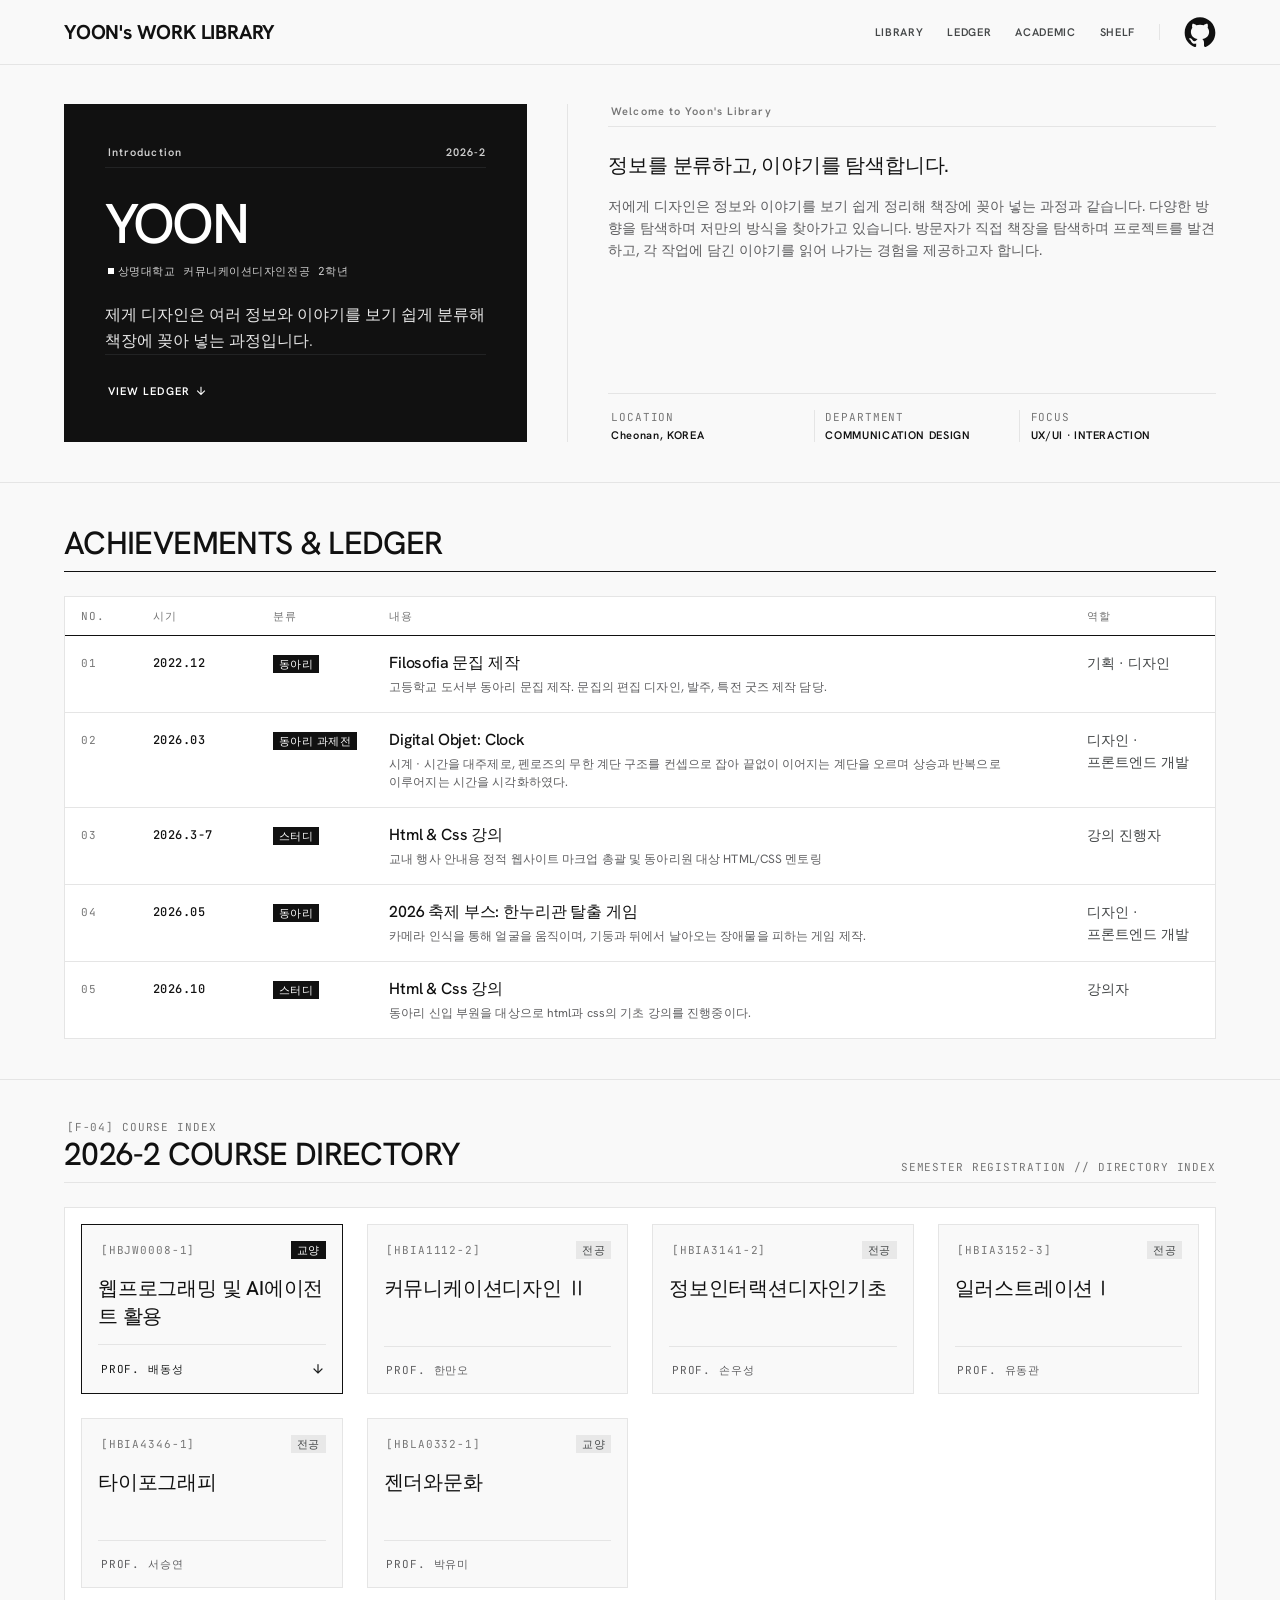
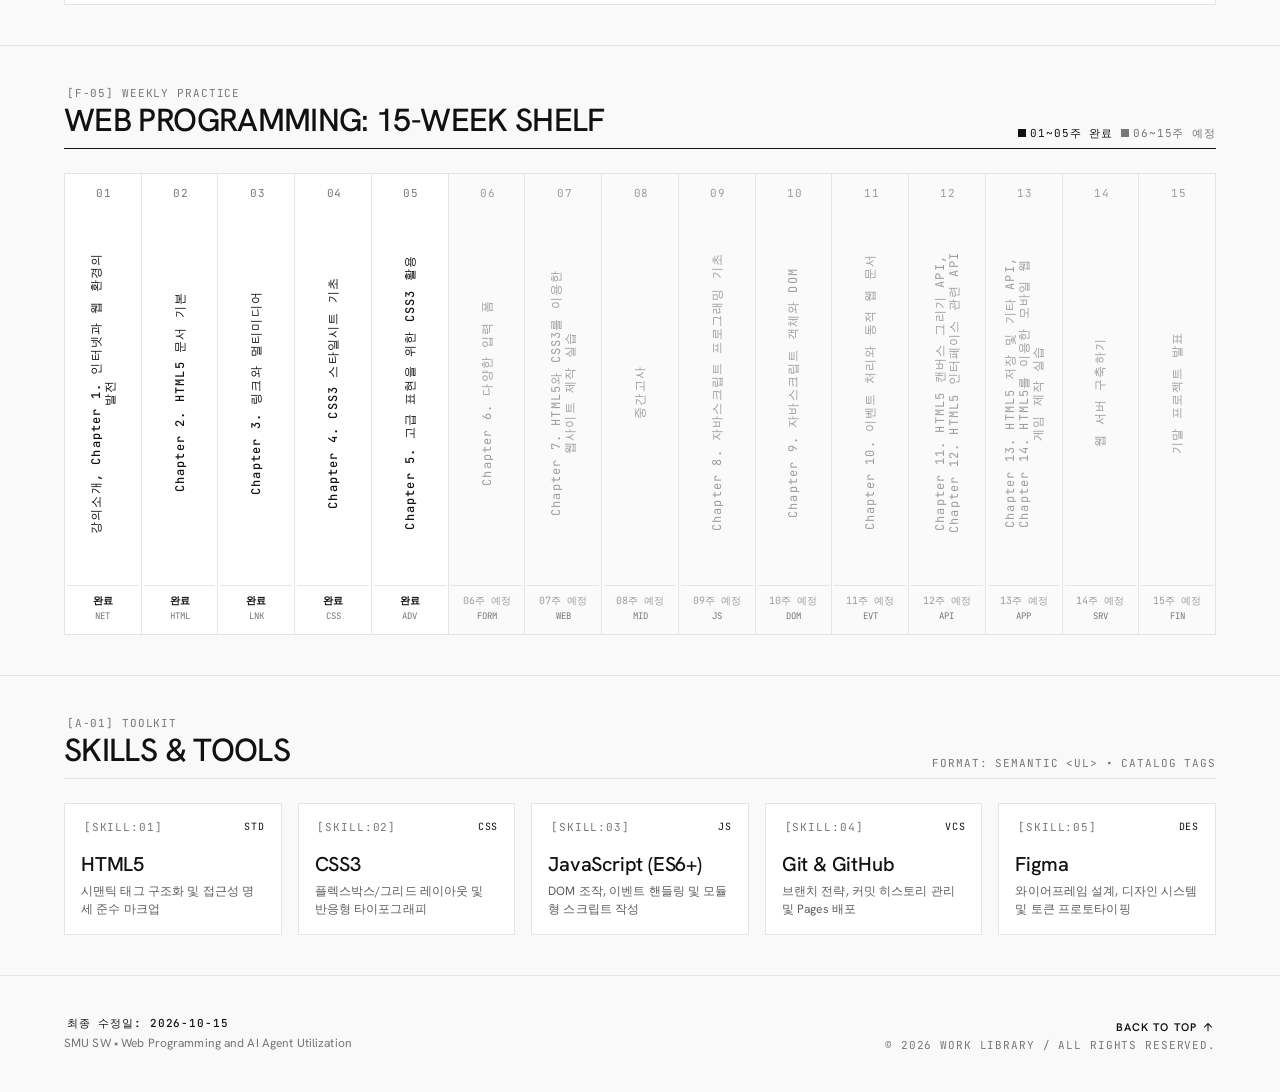
==== assn/mid/index.html @ 5a79cd97 "ㄴ" ====
<!doctype html>
<html lang="ko">
  <head>
    <meta charset="utf-8" />
    <meta name="viewport" content="width=device-width, initial-scale=1" />
    <title>YOON's WORK LIBRARY</title>
    <meta
      name="description"
      content="YOON의 학업·프로젝트 이력서 아카이브 (웹프로그래밍 및 AI에이전트 활용 중간 과제)"
    />
    <link rel="preconnect" href="https://fonts.googleapis.com" />
    <link rel="preconnect" href="https://fonts.gstatic.com" crossorigin />
    <link
      rel="stylesheet"
      href="https://fonts.googleapis.com/css2?family=Hanken+Grotesk:wght@300..700&amp;family=JetBrains+Mono:wght@400;500;700&amp;display=swap"
    />
    <link
      rel="stylesheet"
      href="https://fonts.googleapis.com/css2?family=Material+Symbols+Outlined&amp;icon_names=arrow_downward,arrow_upward&amp;display=block"
    />
    <link rel="stylesheet" href="style.css" />
  </head>
  <body>
    <!-- [F-01] 소개 / [F-02] GitHub -->
    <header class="page-header" id="introduction">
      <div class="site-header">
        <div class="site-header__inner">
          <a class="brand" href="#introduction">YOON's WORK LIBRARY</a>
          <div class="site-header__right">
            <nav class="nav caps" aria-label="주요 메뉴">
              <a href="#introduction">LIBRARY</a>
              <a href="#achievements">LEDGER</a>
              <a href="#courses">ACADEMIC</a>
              <a href="#web-programming">SHELF</a>
            </nav>
            <span class="divider" aria-hidden="true"></span>
            <a
              class="github-link"
              href="https://github.com/jyiyoon4"
              aria-label="GitHub 프로필 (jyiyoon4)"
            >
              <svg
                xmlns="http://www.w3.org/2000/svg"
                viewBox="0 0 24 24"
                width="32"
                height="32"
                fill="currentColor"
                aria-hidden="true"
                focusable="false"
              >
                <path
                  d="M10.226 17.284c-2.965-.36-5.054-2.493-5.054-5.256 0-1.123.404-2.336 1.078-3.144-.292-.741-.247-2.314.09-2.965.898-.112 2.111.36 2.83 1.01.853-.269 1.752-.404 2.853-.404 1.1 0 1.999.135 2.807.382.696-.629 1.932-1.1 2.83-.988.315.606.36 2.179.067 2.942.72.854 1.101 2 1.101 3.167 0 2.763-2.089 4.852-5.098 5.234.763.494 1.28 1.572 1.28 2.807v2.336c0 .674.561 1.056 1.235.786 4.066-1.55 7.255-5.615 7.255-10.646C23.5 6.188 18.334 1 11.978 1 5.62 1 .5 6.188.5 12.545c0 4.986 3.167 9.12 7.435 10.669.606.225 1.19-.18 1.19-.786V20.63a2.9 2.9 0 0 1-1.078.224c-1.483 0-2.359-.808-2.987-2.313-.247-.607-.517-.966-1.034-1.033-.27-.023-.359-.135-.359-.27 0-.27.45-.471.898-.471.652 0 1.213.404 1.797 1.235.45.651.921.943 1.483.943.561 0 .92-.202 1.437-.719.382-.381.674-.718.944-.943"
                />
              </svg>
            </a>
          </div>
        </div>
      </div>

      <div class="container">
        <div class="intro">
          <div class="id-card">
            <div>
              <div class="id-card__bar">
                <span class="caps">Introduction</span>
                <span class="caps">2026-2</span>
              </div>
              <h1 class="id-card__title">YOON</h1>
              <p class="id-card__affil mono">
                상명대학교 커뮤니케이션디자인전공 2학년
              </p>
              <p class="id-card__lead">
                제게 디자인은 여러 정보와 이야기를 보기 쉽게 분류해 책장에 꽂아
                넣는 과정입니다.
              </p>
            </div>
            <div class="id-card__foot">
              <a class="link-ext link-ext--down caps" href="#achievements">
                VIEW LEDGER
                <span class="icon" aria-hidden="true">arrow_downward</span>
              </a>
            </div>
          </div>

          <div class="overview">
            <div>
              <div class="overview__bar">
                <span class="caps muted">Welcome to Yoon's Library</span>
              </div>
              <div class="overview__text">
                <p class="h-md">정보를 분류하고, 이야기를 탐색합니다.</p>
                <p>
                  저에게 디자인은 정보와 이야기를 보기 쉽게 정리해 책장에 꽂아
                  넣는 과정과 같습니다. 다양한 방향을 탐색하며 저만의 방식을
                  찾아가고 있습니다. 방문자가 직접 책장을 탐색하며 프로젝트를
                  발견하고, 각 작업에 담긴 이야기를 읽어 나가는 경험을
                  제공하고자 합니다.
                </p>
              </div>
            </div>
            <dl class="meta">
              <div>
                <dt class="mono muted">LOCATION</dt>
                <dd class="caps">Cheonan, KOREA</dd>
              </div>
              <div>
                <dt class="mono muted">DEPARTMENT</dt>
                <dd class="caps">COMMUNICATION DESIGN</dd>
              </div>
              <div>
                <dt class="mono muted">FOCUS</dt>
                <dd class="caps">UX/UI · INTERACTION</dd>
              </div>
            </dl>
          </div>
        </div>
      </div>
    </header>

    <main>
      <!-- [F-03] 실적 목록: 표, 시기 역순(최신이 위)
        추가: tbody 맨 위에 tr 한 줄만 넣으면 NO. 는 CSS 가 자동으로 매김
        분류는 프로젝트 / 수상 / 자격 / 활동 / 교육 중 하나만 사용 -->
      <section class="section" id="achievements" aria-labelledby="ach-title">
        <div class="container">
          <div class="section-head section-head--strong">
            <div>
              <h2 class="h-lg" id="ach-title">ACHIEVEMENTS &amp; LEDGER</h2>
            </div>
          </div>

          <div class="ledger">
            <table class="ledger__table">
              <caption class="sr-only">
                실적 목록 (최신순): 시기, 분류, 내용, 역할
              </caption>
              <thead>
                <tr>
                  <th scope="col" class="ledger__no">NO.</th>
                  <th scope="col" class="ledger__date">시기</th>
                  <th scope="col" class="ledger__type">분류</th>
                  <th scope="col">내용</th>
                  <th scope="col" class="ledger__role">역할</th>
                </tr>
              </thead>
              <tbody>
                <tr>
                  <td class="ledger__no"></td>
                  <td class="ledger__date">
                    <time datetime="2026-10">2022.12</time>
                  </td>
                  <td class="ledger__type">
                    <span class="tag">동아리</span>
                  </td>
                  <td>
                    <p class="ledger__title">Filosofia 문집 제작</p>
                    <p class="ledger__desc small">
                      고등학교 도서부 동아리 문집 제작. 문집의 편집 디자인,
                      발주, 특전 굿즈 제작 담당.
                    </p>
                  </td>
                  <td class="ledger__role">기획 · 디자인</td>
                </tr>

                <tr>
                  <td class="ledger__no"></td>
                  <td class="ledger__date">
                    <time datetime="2026-03">2026.03</time>
                  </td>
                  <td class="ledger__type">
                    <span class="tag">동아리 과제전</span>
                  </td>
                  <td>
                    <p class="ledger__title">Digital Objet: Clock</p>
                    <p class="ledger__desc small">
                      시계 · 시간을 대주제로, 펜로즈의 무한 계단 구조를 컨셉으로
                      잡아 끝없이 이어지는 계단을 오르며 상승과 반복으로
                      이루어지는 시간을 시각화하였다.
                    </p>
                  </td>
                  <td class="ledger__role">디자인 · 프론트엔드 개발</td>
                </tr>

                <tr>
                  <td class="ledger__no"></td>
                  <td class="ledger__date">
                    <time datetime="2024-11">2026.3-7</time>
                  </td>
                  <td class="ledger__type"><span class="tag">스터디</span></td>
                  <td>
                    <p class="ledger__title">Html & Css 강의</p>
                    <p class="ledger__desc small">
                      교내 행사 안내용 정적 웹사이트 마크업 총괄 및 동아리원
                      대상 HTML/CSS 멘토링
                    </p>
                  </td>
                  <td class="ledger__role">강의 진행자</td>
                </tr>

                <tr>
                  <td class="ledger__no"></td>
                  <td class="ledger__date">
                    <time datetime="2026-09">2026.05</time>
                  </td>
                  <td class="ledger__type"><span class="tag">동아리</span></td>
                  <td>
                    <p class="ledger__title">
                      2026 축제 부스: 한누리관 탈출 게임
                    </p>
                    <p class="ledger__desc small">
                      카메라 인식을 통해 얼굴을 움직이며, 기둥과 뒤에서 날아오는
                      장애물을 피하는 게임 제작.
                    </p>
                  </td>
                  <td class="ledger__role">디자인 · 프론트엔드 개발</td>
                </tr>

                <tr>
                  <td class="ledger__no"></td>
                  <td class="ledger__date">
                    <time datetime="2025-12">2026.10</time>
                  </td>
                  <td class="ledger__type"><span class="tag">스터디</span></td>
                  <td>
                    <p class="ledger__title">Html & Css 강의</p>
                    <p class="ledger__desc small">
                      동아리 신입 부원을 대상으로 html과 css의 기초 강의를
                      진행중이다.
                    </p>
                  </td>
                  <td class="ledger__role">강의자</td>
                </tr>
              </tbody>
            </table>
          </div>
        </div>
      </section>

      <!-- [F-04] 수강 과목: 목록 -->
      <section class="section" id="courses" aria-labelledby="course-title">
        <div class="container">
          <div class="section-head">
            <div>
              <span class="mono muted">[F-04] COURSE INDEX</span>
              <h2 class="h-lg" id="course-title">2026-2 COURSE DIRECTORY</h2>
            </div>
            <span class="mono muted"
              >SEMESTER REGISTRATION // DIRECTORY INDEX</span
            >
          </div>

          <ul class="courses">
            <li>
              <a class="course course--link" href="#web-programming">
                <div>
                  <div class="course__top">
                    <span class="mono muted">[HBJW0008-1]</span>
                    <span class="course__badge">교양</span>
                  </div>
                  <h3 class="h-md">웹프로그래밍 및 AI에이전트 활용</h3>
                </div>
                <div class="course__foot">
                  <span class="mono">PROF. 배동성</span>
                  <span class="icon" aria-hidden="true">arrow_downward</span>
                </div>
              </a>
            </li>
            <li>
              <article class="course">
                <div>
                  <div class="course__top">
                    <span class="mono muted">[HBIA1112-2]</span>
                    <span class="course__badge">전공</span>
                  </div>
                  <h3 class="h-md">커뮤니케이션디자인 Ⅱ</h3>
                </div>
                <div class="course__foot">
                  <span class="mono">PROF. 한만오</span>
                </div>
              </article>
            </li>
            <li>
              <article class="course">
                <div>
                  <div class="course__top">
                    <span class="mono muted">[HBIA3141-2]</span>
                    <span class="course__badge">전공</span>
                  </div>
                  <h3 class="h-md">정보인터랙션디자인기초</h3>
                </div>
                <div class="course__foot">
                  <span class="mono">PROF. 손우성</span>
                </div>
              </article>
            </li>
            <li>
              <article class="course">
                <div>
                  <div class="course__top">
                    <span class="mono muted">[HBIA3152-3]</span>
                    <span class="course__badge">전공</span>
                  </div>
                  <h3 class="h-md">일러스트레이션Ⅰ</h3>
                </div>
                <div class="course__foot">
                  <span class="mono">PROF. 유동관</span>
                </div>
              </article>
            </li>
            <li>
              <article class="course">
                <div>
                  <div class="course__top">
                    <span class="mono muted">[HBIA4346-1]</span>
                    <span class="course__badge">전공</span>
                  </div>
                  <h3 class="h-md">타이포그래피</h3>
                </div>
                <div class="course__foot">
                  <span class="mono">PROF. 서승연</span>
                </div>
              </article>
            </li>
            <li>
              <article class="course">
                <div>
                  <div class="course__top">
                    <span class="mono muted">[HBLA0332-1]</span>
                    <span class="course__badge">교양</span>
                  </div>
                  <h3 class="h-md">젠더와문화</h3>
                </div>
                <div class="course__foot">
                  <span class="mono">PROF. 박유미</span>
                </div>
              </article>
            </li>
          </ul>
        </div>
      </section>

      <!-- [F-05] 웹프로그래밍 15주 책장 (주차 번호·"NN주"·WEEK NN 은 CSS 자동)
        · 완료: li.is-done + a.spine(href) + a.preview(같은 href), 상태 "완료"
        · 예정: li.is-todo + div.spine (링크 없음), 상태 "예정"
        · 주차를 마치면 is-todo 를 is-done 으로, div 를 a(href)로, "예정"을 "완료"로 바꾸고 preview 추가, 범례 숫자 수정 -->
      <section class="section" id="web-programming" aria-labelledby="web-title">
        <div class="container">
          <div class="section-head section-head--strong">
            <div>
              <span class="mono muted">[F-05] WEEKLY PRACTICE</span>
              <h2 class="h-lg" id="web-title">
                WEB PROGRAMMING: 15-WEEK SHELF
              </h2>
            </div>
            <p class="legend mono">
              <span class="legend__item"
                ><span class="legend__swatch" aria-hidden="true"></span>01~05주
                완료</span
              >
              <span class="legend__item legend__item--todo"
                ><span class="legend__swatch" aria-hidden="true"></span>06~15주
                예정</span
              >
            </p>
          </div>

          <div class="shelf">
            <ol class="shelf__grid" aria-label="웹프로그래밍 1~15주차 실습">
              <li class="is-done">
                <a class="spine" href="weeks/week-01.html">
                  <span class="spine__no mono"></span>
                  <span class="spine__title"
                    ><span
                      >강의소개, Chapter 1. 인터넷과 웹 환경의 발전</span
                    ></span
                  >
                  <span class="spine__status"
                    ><span class="spine__state">완료</span
                    ><span class="spine__tag">NET</span></span
                  >
                </a>
                <a
                  class="preview"
                  href="weeks/week-01.html"
                  tabindex="-1"
                  aria-hidden="true"
                >
                  <span class="preview__overlay">
                    <span class="preview__meta mono">NET</span>
                    <span class="preview__title"
                      >강의소개, Chapter 1. 인터넷과 웹 환경의 발전</span
                    >
                    <span class="preview__desc">과제 페이지 보기 →</span>
                  </span>
                </a>
              </li>
              <li class="is-done">
                <a class="spine" href="weeks/week-02.html">
                  <span class="spine__no mono"></span>
                  <span class="spine__title"
                    ><span>Chapter 2. HTML5 문서 기본</span></span
                  >
                  <span class="spine__status"
                    ><span class="spine__state">완료</span
                    ><span class="spine__tag">HTML</span></span
                  >
                </a>
                <a
                  class="preview"
                  href="weeks/week-02.html"
                  tabindex="-1"
                  aria-hidden="true"
                >
                  <span class="preview__overlay">
                    <span class="preview__meta mono">HTML</span>
                    <span class="preview__title"
                      >Chapter 2. HTML5 문서 기본</span
                    >
                    <span class="preview__desc">과제 페이지 보기 →</span>
                  </span>
                </a>
              </li>
              <li class="is-done">
                <a class="spine" href="weeks/week-03.html">
                  <span class="spine__no mono"></span>
                  <span class="spine__title"
                    ><span>Chapter 3. 링크와 멀티미디어</span></span
                  >
                  <span class="spine__status"
                    ><span class="spine__state">완료</span
                    ><span class="spine__tag">LNK</span></span
                  >
                </a>
                <a
                  class="preview"
                  href="weeks/week-03.html"
                  tabindex="-1"
                  aria-hidden="true"
                >
                  <span class="preview__overlay">
                    <span class="preview__meta mono">LNK</span>
                    <span class="preview__title"
                      >Chapter 3. 링크와 멀티미디어</span
                    >
                    <span class="preview__desc">과제 페이지 보기 →</span>
                  </span>
                </a>
              </li>
              <li class="is-done">
                <a class="spine" href="../../w/doc04.html">
                  <span class="spine__no mono"></span>
                  <span class="spine__title"
                    ><span>Chapter 4. CSS3 스타일시트 기초</span></span
                  >
                  <span class="spine__status"
                    ><span class="spine__state">완료</span
                    ><span class="spine__tag">CSS</span></span
                  >
                </a>
                <a
                  class="preview"
                  href="../../w/doc04.html"
                  tabindex="-1"
                  aria-hidden="true"
                >
                  <span class="preview__overlay">
                    <span class="preview__meta mono">CSS</span>
                    <span class="preview__title"
                      >Chapter 4. CSS3 스타일시트 기초</span
                    >
                    <span class="preview__desc">과제 페이지 보기 →</span>
                  </span>
                </a>
              </li>
              <li class="is-done">
                <a class="spine" href="weeks/week-05.html">
                  <span class="spine__no mono"></span>
                  <span class="spine__title"
                    ><span>Chapter 5. 고급 표현을 위한 CSS3 활용</span></span
                  >
                  <span class="spine__status"
                    ><span class="spine__state">완료</span
                    ><span class="spine__tag">ADV</span></span
                  >
                </a>
                <a
                  class="preview"
                  href="weeks/week-05.html"
                  tabindex="-1"
                  aria-hidden="true"
                >
                  <span class="preview__overlay">
                    <span class="preview__meta mono">ADV</span>
                    <span class="preview__title"
                      >Chapter 5. 고급 표현을 위한 CSS3 활용</span
                    >
                    <span class="preview__desc">과제 페이지 보기 →</span>
                  </span>
                </a>
              </li>
              <li class="is-todo">
                <div class="spine">
                  <span class="spine__no mono"></span>
                  <span class="spine__title"
                    ><span>Chapter 6. 다양한 입력 폼</span></span
                  >
                  <span class="spine__status"
                    ><span class="spine__state">예정</span
                    ><span class="spine__tag">FORM</span></span
                  >
                </div>
              </li>
              <li class="is-todo">
                <div class="spine">
                  <span class="spine__no mono"></span>
                  <span class="spine__title"
                    ><span
                      >Chapter 7. HTML5와 CSS3를 이용한 웹사이트 제작 실습</span
                    ></span
                  >
                  <span class="spine__status"
                    ><span class="spine__state">예정</span
                    ><span class="spine__tag">WEB</span></span
                  >
                </div>
              </li>
              <li class="is-todo">
                <div class="spine">
                  <span class="spine__no mono"></span>
                  <span class="spine__title"><span>중간고사</span></span>
                  <span class="spine__status"
                    ><span class="spine__state">예정</span
                    ><span class="spine__tag">MID</span></span
                  >
                </div>
              </li>
              <li class="is-todo">
                <div class="spine">
                  <span class="spine__no mono"></span>
                  <span class="spine__title"
                    ><span>Chapter 8. 자바스크립트 프로그래밍 기초</span></span
                  >
                  <span class="spine__status"
                    ><span class="spine__state">예정</span
                    ><span class="spine__tag">JS</span></span
                  >
                </div>
              </li>
              <li class="is-todo">
                <div class="spine">
                  <span class="spine__no mono"></span>
                  <span class="spine__title"
                    ><span>Chapter 9. 자바스크립트 객체와 DOM</span></span
                  >
                  <span class="spine__status"
                    ><span class="spine__state">예정</span
                    ><span class="spine__tag">DOM</span></span
                  >
                </div>
              </li>
              <li class="is-todo">
                <div class="spine">
                  <span class="spine__no mono"></span>
                  <span class="spine__title"
                    ><span>Chapter 10. 이벤트 처리와 동적 웹 문서</span></span
                  >
                  <span class="spine__status"
                    ><span class="spine__state">예정</span
                    ><span class="spine__tag">EVT</span></span
                  >
                </div>
              </li>
              <li class="is-todo">
                <div class="spine">
                  <span class="spine__no mono"></span>
                  <span class="spine__title"
                    ><span
                      >Chapter 11. HTML5 캔버스 그리기 API, Chapter 12. HTML5
                      인터페이스 관련 API</span
                    ></span
                  >
                  <span class="spine__status"
                    ><span class="spine__state">예정</span
                    ><span class="spine__tag">API</span></span
                  >
                </div>
              </li>
              <li class="is-todo">
                <div class="spine">
                  <span class="spine__no mono"></span>
                  <span class="spine__title"
                    ><span
                      >Chapter 13. HTML5 저장 및 기타 API, Chapter 14. HTML5를
                      이용한 모바일 웹 게임 제작 실습</span
                    ></span
                  >
                  <span class="spine__status"
                    ><span class="spine__state">예정</span
                    ><span class="spine__tag">APP</span></span
                  >
                </div>
              </li>
              <li class="is-todo">
                <div class="spine">
                  <span class="spine__no mono"></span>
                  <span class="spine__title"
                    ><span>웹 서버 구축하기</span></span
                  >
                  <span class="spine__status"
                    ><span class="spine__state">예정</span
                    ><span class="spine__tag">SRV</span></span
                  >
                </div>
              </li>
              <li class="is-todo">
                <div class="spine">
                  <span class="spine__no mono"></span>
                  <span class="spine__title"
                    ><span>기말 프로젝트 발표</span></span
                  >
                  <span class="spine__status"
                    ><span class="spine__state">예정</span
                    ><span class="spine__tag">FIN</span></span
                  >
                </div>
              </li>
            </ol>
          </div>
        </div>
      </section>

      <!-- [A-01] 추가 요구사항: 기술 스택 -->
      <section id="skills" aria-labelledby="skills-title">
        <div class="container">
          <div class="section-head">
            <div>
              <span class="mono muted">[A-01] TOOLKIT</span>
              <h2 class="h-lg" id="skills-title">SKILLS &amp; TOOLS</h2>
            </div>
            <span class="mono muted"
              >FORMAT: SEMANTIC &lt;UL&gt; • CATALOG TAGS</span
            >
          </div>
          <ul class="skills">
            <li class="skill">
              <div class="skill__top">
                <span class="mono muted skill__no"></span>
                <span class="mono">STD</span>
              </div>
              <div>
                <h3 class="h-md">HTML5</h3>
                <p class="small">
                  시맨틱 태그 구조화 및 접근성 명세 준수 마크업
                </p>
              </div>
            </li>
            <li class="skill">
              <div class="skill__top">
                <span class="mono muted skill__no"></span>
                <span class="mono">CSS</span>
              </div>
              <div>
                <h3 class="h-md">CSS3</h3>
                <p class="small">
                  플렉스박스/그리드 레이아웃 및 반응형 타이포그래피
                </p>
              </div>
            </li>
            <li class="skill">
              <div class="skill__top">
                <span class="mono muted skill__no"></span>
                <span class="mono">JS</span>
              </div>
              <div>
                <h3 class="h-md">JavaScript (ES6+)</h3>
                <p class="small">
                  DOM 조작, 이벤트 핸들링 및 모듈형 스크립트 작성
                </p>
              </div>
            </li>
            <li class="skill">
              <div class="skill__top">
                <span class="mono muted skill__no"></span>
                <span class="mono">VCS</span>
              </div>
              <div>
                <h3 class="h-md">Git &amp; GitHub</h3>
                <p class="small">
                  브랜치 전략, 커밋 히스토리 관리 및 Pages 배포
                </p>
              </div>
            </li>
            <li class="skill">
              <div class="skill__top">
                <span class="mono muted skill__no"></span>
                <span class="mono">DES</span>
              </div>
              <div>
                <h3 class="h-md">Figma</h3>
                <p class="small">
                  와이어프레임 설계, 디자인 시스템 및 토큰 프로토타이핑
                </p>
              </div>
            </li>
          </ul>
        </div>
      </section>
    </main>

    <!-- [F-06] 최종 수정일: 마지막 커밋 날짜와 같아야 함 (커밋 훅으로 자동 갱신 가능) -->
    <footer class="site-footer" id="colophon">
      <div class="container site-footer__inner">
        <div class="site-footer__col">
          <p class="date mono">
            최종 수정일: <time datetime="2026-10-15">2026-10-15</time>
          </p>
          <p class="small muted">
            SMU SW • Web Programming and AI Agent Utilization
          </p>
        </div>
        <div class="site-footer__col site-footer__col--right">
          <a class="link-ext link-ext--up contact caps" href="#introduction">
            BACK TO TOP
            <span class="icon" aria-hidden="true">arrow_upward</span>
          </a>
          <span class="mono muted"
            >© 2026 WORK LIBRARY / ALL RIGHTS RESERVED.</span
          >
        </div>
      </div>
    </footer>
  </body>
</html>
---- assn/mid/style.css ----
:root {
  /* color */
  --line: #e5e5e5;
  --ink: #111;
  --ink-muted: #767676;
  --text: #1a1c1c;
  --secondary: #5e5e60;
  --on-variant: #444748;
  --bg: #f9f9f9;
  --white: #fff;
  --surface-low: #f3f3f3;
  --surface-high: #e8e8e8;

  /* 어두운 배경(--ink) 위에서 쓰는 색 */
  --on-ink-1: rgb(255 255 255 / 0.9);
  --on-ink-2: rgb(255 255 255 / 0.8);
  --on-ink-line: rgb(255 255 255 / 0.2);
  --ink-line: rgb(68 71 72 / 0.35);

  /* spacing */
  --sp-xs: 0.25rem;
  --sp-sm: 0.5rem;
  --sp-md: 1rem;
  --sp-lg: 1.5rem;
  --sp-xl: 2.5rem;
  --pad-x: 1.25rem;
  --bar-h: 64px; /* 상단 고정 바 높이 */

  /* font */
  --font-sans:
    'Hanken Grotesk', 'Apple SD Gothic Neo', 'Malgun Gothic', sans-serif;
  --font-mono: 'JetBrains Mono', ui-monospace, monospace;

  @media (min-width: 768px) {
    --pad-x: 2.5rem;
  }
  @media (min-width: 1024px) {
    --pad-x: 4rem;
  }
}

/* =====================================================
  베이스
===================================================== */
*,
*::before,
*::after {
  box-sizing: border-box;
}
html {
  scroll-behavior: smooth;
  scrollbar-width: none; /* 페이지 자체 스크롤바만 숨김 */
  &::-webkit-scrollbar {
    display: none;
  }
}
body {
  margin: 0;
  min-height: 100vh;
  display: flex;
  flex-direction: column;
  background: var(--bg);
  color: var(--text);
  font: 400 14px/22px var(--font-sans);
  -webkit-font-smoothing: antialiased;
  overscroll-behavior: none;
}
h1,
h2,
h3,
p,
ul,
ol,
dl,
dd {
  margin: 0;
  padding: 0;
}
ul,
ol {
  list-style: none;
}
a {
  color: inherit;
  text-decoration: none;
}
main {
  flex: 1;
  width: 100%;
  background: var(--bg);
}
/* 앵커로 이동했을 때 고정 바에 제목이 가려지지 않게 */
main section {
  scroll-margin-top: var(--bar-h);
}

/* 가로 스크롤 영역 (책장 / 실적 표) 공용 스크롤바 */
.shelf,
.ledger {
  overflow-x: auto;
  scrollbar-width: thin;
  scrollbar-color: var(--ink) var(--surface-low);
  &::-webkit-scrollbar {
    height: 8px;
  }
  &::-webkit-scrollbar-track {
    background: var(--surface-low);
  }
  &::-webkit-scrollbar-thumb {
    background: var(--ink);
  }
}

/* =====================================================
  Helpers
   ===================================================== */
.sr-only {
  position: absolute;
  width: 1px;
  height: 1px;
  margin: -1px;
  padding: 0;
  overflow: hidden;
  clip: rect(0 0 0 0);
  white-space: nowrap;
  border: 0;
}
.mono {
  font: 400 11px/14px var(--font-mono);
  letter-spacing: 0.08em;
  padding-left: 0.175rem;
}
.caps {
  font: 600 11px/14px var(--font-sans);
  letter-spacing: 0.06em;
  padding-left: 0.175rem;
}
.muted {
  color: var(--ink-muted);
}
.small {
  font-size: 12px;
  line-height: 18px;
  letter-spacing: 0.01em;
}
.h-lg {
  font: 500 32px/40px var(--font-sans);
  letter-spacing: -0.02em;
  color: var(--ink);
}
.h-md {
  font: 500 20px/28px var(--font-sans);
  letter-spacing: -0.01em;
  color: var(--ink);
}
.icon {
  font: 14px/1 'Material Symbols Outlined';
  font-feature-settings: 'liga';
  transition: transform 0.2s;
}

.container {
  width: 100%;
  padding: var(--sp-xl) var(--pad-x);
}
.section {
  border-bottom: 1px solid var(--line);
}
.section-head {
  display: flex;
  flex-direction: column;
  gap: var(--sp-xs);
  margin-bottom: var(--sp-lg);
  padding-bottom: var(--sp-sm);
  border-bottom: 1px solid var(--line);
  & .mono {
    display: block;
  }
  &.section-head--strong {
    border-bottom-color: var(--ink);
  }
  @media (min-width: 768px) {
    flex-direction: row;
    align-items: flex-end;
    justify-content: space-between;
  }
}

/* =====================================================
  Header (페이지 상단: 고정 바 + 소개 카드)
   ===================================================== */
.page-header {
  padding-top: var(--bar-h); /* 고정 바 높이만큼 소개 카드를 내림 */
  background: var(--bg);
  border-bottom: 1px solid var(--line);
}
.site-header {
  position: fixed;
  inset: 0 0 auto;
  z-index: 50;
  background: var(--bg);
  border-bottom: 1px solid var(--line);

  & .site-header__inner {
    height: var(--bar-h);
    padding: 0 var(--pad-x);
    display: flex;
    align-items: center;
    justify-content: space-between;
    gap: var(--sp-md);
  }
  & .site-header__right {
    display: flex;
    align-items: center;
    gap: var(--sp-lg);
  }
  & .brand {
    white-space: nowrap;
    font: 700 20px/28px var(--font-sans);
    letter-spacing: -0.01em;
    color: var(--ink);
  }
  & .nav {
    display: none; /* 좁은 화면: 로고 + GitHub 만 */
    align-items: center;
    gap: var(--sp-lg);
    @media (min-width: 720px) {
      display: flex;
    }
    & a {
      padding: var(--sp-xs) 0;
      color: var(--on-variant);
      transition: color 0.2s;
      &:hover {
        color: var(--ink);
      }
    }
  }
  & .divider {
    display: none;
    width: 1px;
    height: 16px;
    background: var(--line);
    @media (min-width: 720px) {
      display: block;
    }
  }
  & .github-link {
    display: grid;
    place-items: center;
    flex-shrink: 0;
    width: 32px;
    height: 32px;
    color: var(--ink);
    transition: opacity 0.2s;
    &:hover {
      opacity: 0.7;
    }
    &:focus-visible {
      outline: 2px solid var(--ink);
      outline-offset: 2px;
    }
  }
}

/* =====================================================
  Intro
   ===================================================== */
.intro {
  display: grid;
  gap: var(--sp-xl);
  @media (min-width: 1024px) {
    grid-template-columns: 5fr 7fr;
    align-items: stretch;
  }
}
.id-card {
  display: flex;
  flex-direction: column;
  justify-content: space-between;
  min-height: 320px;
  padding: var(--sp-lg);
  background: var(--ink);
  color: var(--white);
  border: 1px solid var(--ink);
  @media (min-width: 1024px) {
    padding: var(--sp-xl);
  }

  & .id-card__bar {
    display: flex;
    justify-content: space-between;
    margin-bottom: var(--sp-lg);
    padding-bottom: var(--sp-sm);
    border-bottom: 1px solid var(--ink-line);
    & .caps {
      letter-spacing: 0.1em;
      color: var(--on-ink-2);
    }
  }
  & .id-card__title {
    margin-bottom: var(--sp-sm);
    font: 500 40px/44px var(--font-sans);
    letter-spacing: -0.05em;
    text-transform: uppercase;
    @media (min-width: 1024px) {
      font-size: 56px;
      line-height: 64px;
    }
  }
  & .id-card__affil {
    display: flex;
    align-items: center;
    gap: var(--sp-xs);
    margin-bottom: var(--sp-lg);
    color: var(--on-ink-2);
    letter-spacing: 0.05em;
    &::before {
      content: '';
      width: 6px;
      height: 6px;
      background: var(--white);
    }
  }
  & .id-card__lead {
    font: 300 16px/26px var(--font-sans);
    word-break: keep-all;
    color: var(--on-ink-1);
    @media (max-width: 683px) {
      max-width: 26rem;
    }
  }
  & .id-card__foot {
    padding-top: var(--sp-lg);
    border-top: 1px solid var(--ink-line);
  }
}
.link-ext {
  display: inline-flex;
  align-items: center;
  gap: var(--sp-xs);
  margin-top: 4px;
  letter-spacing: 0.1em;
  text-underline-offset: 4px;
  &:hover {
    text-decoration: underline;
    text-decoration-thickness: 1px;
    & .icon {
      transform: translate(2px, -2px);
    }
  }
  &.link-ext--down:hover .icon {
    transform: translateY(2px);
  }
  &.link-ext--up:hover .icon {
    transform: translateY(-2px);
  }
}
.overview {
  display: flex;
  flex-direction: column;
  justify-content: space-between;
  padding-top: var(--sp-md);
  border-top: 1px solid var(--line);
  @media (min-width: 1024px) {
    padding: 0 0 0 var(--sp-xl);
    border-top: 0;
    border-left: 1px solid var(--line);
  }

  & .overview__bar {
    display: flex;
    align-items: baseline;
    justify-content: space-between;
    margin-bottom: var(--sp-lg);
    padding-bottom: var(--sp-sm);
    border-bottom: 1px solid var(--line);
    & .caps {
      letter-spacing: 0.1em;
    }
  }
  & .overview__text {
    display: grid;
    gap: var(--sp-md);
    & .h-md {
      font-weight: 400;
    }
    & p:last-child {
      color: var(--secondary);
    }
  }
  & .meta {
    display: grid;
    grid-template-columns: repeat(3, 1fr);
    gap: var(--sp-sm);
    margin-top: var(--sp-lg);
    padding-top: var(--sp-md);
    border-top: 1px solid var(--line);
    & > div {
      display: flex;
      flex-direction: column;
      & + div {
        padding-left: var(--sp-sm);
        border-left: 1px solid var(--line);
      }
    }
    & .caps {
      margin-top: 4px;
      color: var(--ink);
    }
  }
}

/* =====================================================
  [F-03] 실적 대장 (table)
    · 책장과 같은 흰 바탕 + 가는 선, 머리행 아래 검은 굵은 선
    · 좁은 화면에서는 표 자체가 가로 스크롤 (페이지는 스크롤 X)
   ===================================================== */
.ledger {
  background: var(--white);
  border: 1px solid var(--line);
}
.ledger__table {
  width: 100%;
  min-width: 720px;
  border-collapse: collapse;

  & th,
  & td {
    padding: var(--sp-md);
    text-align: left;
    vertical-align: top;
  }
  & th {
    padding-block: 0.75rem;
    font: 400 11px/14px var(--font-mono);
    letter-spacing: 0.08em;
    color: var(--ink-muted);
    white-space: nowrap;
    border-bottom: 1px solid var(--ink);
  }
  & tbody {
    counter-reset: row; /* NO. 자동 번호 */
  }
  & tbody tr {
    counter-increment: row;
    transition: background 0.2s;
    & + tr {
      border-top: 1px solid var(--line);
    }
    &:hover {
      background: var(--surface-low);
    }
  }
  & .ledger__no {
    width: 4.5rem;
  }
  & td.ledger__no {
    font: 400 11px/22px var(--font-mono);
    letter-spacing: 0.08em;
    color: var(--ink-muted);
    &::before {
      content: counter(row, decimal-leading-zero);
    }
  }
  & .ledger__date {
    width: 7.5rem;
    white-space: nowrap;
  }
  & td.ledger__date {
    font: 500 12px/22px var(--font-mono);
    letter-spacing: 0.04em;
    color: var(--ink);
  }
  & .ledger__type {
    width: 7rem;
    white-space: nowrap;
  }
  & .ledger__role {
    width: 9rem;
  }
  & td.ledger__role {
    color: var(--on-variant);
    word-break: keep-all;
  }
}
.ledger__title {
  font: 500 16px/22px var(--font-sans);
  letter-spacing: -0.01em;
  word-break: keep-all;
  color: var(--ink);
}
.ledger__desc {
  margin-top: 4px;
  word-break: keep-all;
  color: var(--secondary);
}
/* 분류 표기 (수강 과목 배지와 같은 모양) */
.tag {
  display: inline-block;
  margin-top: 2px;
  padding: 2px 6px;
  background: var(--ink);
  color: var(--white);
  font: 500 11px/14px var(--font-sans);
  letter-spacing: 0.04em;
}

/* =====================================================
  [F-04] 강의
   ===================================================== */
.courses {
  display: grid;
  grid-template-columns: 1fr;
  gap: var(--sp-lg);
  padding: var(--sp-md);
  background: var(--white);
  border: 1px solid var(--line);
  @media (min-width: 608px) {
    grid-template-columns: repeat(2, 1fr);
  }
  @media (min-width: 922px) {
    grid-template-columns: repeat(3, 1fr);
  }
  @media (min-width: 1250px) {
    grid-template-columns: repeat(4, 1fr);
  }
  @media (min-width: 1803px) {
    grid-template-columns: repeat(6, 1fr);
  }
  /* 목록 항목 안의 카드가 칸 높이를 꽉 채우도록 */
  & > li {
    display: flex;
    & > .course {
      flex: 1;
    }
  }
}
.course {
  display: flex;
  flex-direction: column;
  justify-content: space-between;
  min-height: 170px;
  padding: var(--sp-md);
  background: var(--bg);
  border: 1px solid var(--line);
  transition:
    background 0.2s,
    color 0.2s;

  & .course__top {
    display: flex;
    align-items: center;
    justify-content: space-between;
    margin-bottom: var(--sp-sm);
  }
  & .course__badge {
    padding: 2px 6px;
    background: var(--surface-high);
    color: var(--on-variant);
    font: 500 11px/14px var(--font-sans);
    letter-spacing: 0.04em;
  }
  & h3 {
    line-height: 1.375;
    padding-top: 0.5rem;
  }
  & .course__foot {
    display: flex;
    align-items: center;
    justify-content: space-between;
    padding-top: var(--sp-md);
    border-top: 1px solid var(--line);
    & .mono:last-child {
      color: var(--secondary);
    }
  }

  /* 링크 카드 */
  &.course--link {
    border-color: var(--ink);
    & .course__badge {
      background: var(--ink);
      color: var(--white);
    }
    & .icon {
      font-size: 16px;
    }
    &:hover,
    &:focus-visible {
      background: var(--ink);
      color: var(--white);
      & h3 {
        color: var(--white);
      }
      & .muted {
        color: var(--white);
        opacity: 0.7;
      }
      & .course__badge {
        background: var(--white);
        color: var(--ink);
      }
      & .course__foot {
        border-color: var(--on-ink-line);
      }
      & .icon {
        transform: translateY(2px);
      }
    }
  }
}

/* =====================================================
  [A-01] 스킬
   ===================================================== */
.skills {
  counter-reset: skill; /* [SKILL:NN] 자동 번호 */
  display: grid;
  grid-template-columns: 1fr;
  gap: var(--sp-md);
  @media (min-width: 640px) {
    grid-template-columns: repeat(2, 1fr);
  }
  @media (min-width: 768px) {
    grid-template-columns: repeat(3, 1fr);
  }
  @media (min-width: 1024px) {
    grid-template-columns: repeat(5, 1fr);
  }
}
.skill {
  counter-increment: skill;
  display: flex;
  flex-direction: column;
  justify-content: flex-start; /* 제목·설명이 모든 카드에서 같은 높이에서 시작 */
  padding: var(--sp-md);
  background: var(--white);
  border: 1px solid var(--line);
  transition: border-color 0.2s;
  &:hover {
    border-color: var(--ink);
  }
  & .skill__no::before {
    content: '[SKILL:' counter(skill, decimal-leading-zero) ']';
  }
  & .skill__top {
    display: flex;
    justify-content: space-between;
    margin-bottom: var(--sp-md);
    & span:last-child {
      font-size: 10px;
      color: var(--ink);
    }
  }
  & p {
    margin-top: 4px;
    color: var(--secondary);
  }
}

/* =====================================================
  [F-05] 15주 책장
    · 15칸 책장, 세로 책등, 호버 시 옆으로 펼쳐지는 썸네일
    · 상태는 li 클래스로만 결정 (인라인 style 없음)
        li.is-done : 완료  → --on: 1 (진한 글자, 펼쳐짐, 링크)
        li.is-todo : 예정  → --on: 0 (흐린 글자, 안 펼쳐짐, 링크 없음)
    · 주차 번호는 CSS 카운터로 자동 매김
   ===================================================== */

/* 제목 옆에 범례가 다 들어가지 않으면 범례가 통째로 제목 아래로 내려감 */
#web-programming .section-head {
  flex-wrap: wrap;
  row-gap: var(--sp-sm);
}

/* ----- 범례 ----- */
.legend {
  display: flex;
  flex-wrap: nowrap;
  align-items: center;
  gap: var(--sp-md);
  white-space: nowrap;
  color: var(--ink);
}
.legend__item {
  display: inline-flex;
  align-items: center;
  gap: 4px;
}
.legend__swatch {
  flex-shrink: 0;
  width: 8px;
  height: 8px;
  background: var(--ink);
}
.legend__item--todo {
  color: var(--ink-muted);
  & .legend__swatch {
    background: var(--ink-muted);
  }
}

/* ----- 책장 ----- */
.shelf {
  background: var(--white);
  border-block: 1px solid var(--line);
}
.shelf__grid {
  --slots: 15; /* 한 줄에 꽂히는 칸 수 */
  --grow: 9; /* 호버한 책이 평소 칸보다 몇 배 넓어지는지 */
  /* 책장 폭 = 화면 폭 - 좌우 여백 (최소 960px) */
  --shelf-w: max(960px, 100vw - 2 * var(--pad-x));

  counter-reset: week;
  display: flex;
  min-width: 960px;
  height: 460px;
  border-inline: 1px solid var(--line);

  & > li {
    --spine-w: calc(var(--shelf-w) / var(--slots)); /* 책등(=접힌 칸) 폭 */
    --on: 0;
    --off: calc(1 - var(--on));
    --tone: var(--ink-muted);

    position: relative;
    display: flex;
    flex: 1 1 0;
    min-width: 0;
    overflow: hidden;
    counter-increment: week; /* 번호 표기용 카운터 */
    transition: flex-grow 0.42s cubic-bezier(0.2, 0.7, 0.2, 1);

    & + li {
      border-left: 1px solid var(--line);
    }

    /* 완료 주차 */
    &.is-done {
      --on: 1;
      --tone: var(--ink);
    }

    /* 호버/키보드 포커스 시 옆으로 펼쳐짐 (예정 칸은 --on:0 이라 그대로) */
    &:is(:hover, :focus-within) {
      flex-grow: calc(1 + var(--on) * (var(--grow) - 1));
    }

    /* 예정 주차 hover 차단 */
    &::after {
      content: '';
      position: absolute;
      inset: 0 auto 0 0;
      width: calc(var(--off) * 100%);
      cursor: not-allowed;
    }
  }
}

/* ----- 책등 ----- */
.spine {
  position: relative;
  z-index: 1;
  flex: 0 0 min(var(--spine-w), 100%); /* 펼쳐져도 책등 폭 유지, 눌린 이웃은 칸 폭만큼 */
  display: flex;
  flex-direction: column;
  justify-content: space-between;
  min-width: 0;
  height: 100%;
  padding: 0.75rem 0.125rem;
  overflow: hidden;
  text-align: center;
  background: rgb(243 243 243 / calc(var(--off) * 0.4));
  transition: background 0.22s ease;

  &:focus-visible {
    outline: 2px solid var(--ink);
    outline-offset: -2px;
  }

  /* 상태에 따라 흐려지는 요소 */
  & :is(.spine__no, .spine__title span, .spine__state) {
    opacity: calc(1 - var(--off) * 0.3);
  }

  & .spine__no {
    color: var(--ink-muted);
    &::before {
      content: counter(week, decimal-leading-zero);
    }
  }
  & .spine__title {
    flex: 1;
    min-height: 0;
    display: flex;
    align-items: center;
    justify-content: center;
    margin: var(--sp-sm) 0;
    & span {
      /* 아래 → 위로 읽는 세로 제목 (긴 제목은 옆 줄로 자동 줄바꿈) */
      writing-mode: vertical-rl;
      text-orientation: sideways;
      transform: rotate(180deg);
      max-height: 300px;
      white-space: normal;
      word-break: keep-all;
      user-select: none;
      color: var(--tone);
      font:
        500 12px/14px var(--font-mono),
        var(--font-sans);
      letter-spacing: 0.1em;
      font-weight: calc(400 + var(--on) * 100); /* 예정 400 → 완료 500 */
    }
  }
  & .spine__status {
    padding-top: var(--sp-sm);
    border-top: 1px solid var(--line);
  }
  & .spine__state {
    display: block;
    /* 예정 주차: "예정" 앞에 "NN주 " 자동 */
    .is-todo &::before {
      content: counter(week, decimal-leading-zero) '주 ';
    }
    font: 400 10px/14px var(--font-mono);
    font-weight: calc(400 + var(--on) * 300); /* 예정 400 → 완료 700 */
    white-space: nowrap;
    color: var(--tone);
  }
  & .spine__tag {
    display: block;
    margin-top: 2px;
    font: 400 9px/12px var(--font-mono);
    color: var(--ink-muted);
  }
}

/* 호버/포커스 중인 책등: 연한 회색 + 오른쪽 구분선 (펼쳐진 썸네일과 경계) */
.shelf__grid > li:is(:hover, :focus-within) .spine {
  background: rgb(243 243 243 / var(--on));
  box-shadow: inset calc(var(--on) * -1px) 0 0 var(--line);
}

/* ----- 호버 시 옆으로 펼쳐지는 썸네일 ----- */
.preview {
  position: absolute;
  inset: 0 0 0 var(--spine-w);
  overflow: hidden;
  background: var(--ink); /* 썸네일 이미지가 없을 때 기본 배경 */
  opacity: 0;
  transform: scale(0.985);
  pointer-events: none;
  transition:
    opacity 0.26s ease,
    transform 0.42s cubic-bezier(0.2, 0.7, 0.2, 1);

  /* 이미지가 없을 때 보이는 큰 번호 (이미지가 있으면 가려짐) */
  &::before {
    content: counter(week, decimal-leading-zero);
    position: absolute;
    top: var(--sp-md);
    right: var(--sp-lg);
    font: 500 clamp(64px, 9vw, 120px) / 1 var(--font-sans);
    letter-spacing: -0.06em;
    color: rgb(255 255 255 / 0.08);
  }
  & img {
    position: absolute;
    inset: 0;
    width: 100%;
    height: 100%;
    object-fit: cover;
  }
}
.shelf__grid > li:is(:hover, :focus-within) .preview {
  opacity: var(--on);
  transform: scale(1);
}

/* 링크 썸네일: href 가 있고 펼쳐진 상태에서만 클릭 가능 */
a[href].preview {
  cursor: pointer;
}
.shelf__grid > li:is(:hover, :focus-within) a[href].preview {
  pointer-events: auto;
}

.preview__overlay {
  position: absolute;
  inset: 0;
  display: flex;
  flex-direction: column;
  justify-content: flex-end;
  gap: var(--sp-sm);
  padding: var(--sp-lg);
  color: var(--white);
  background: linear-gradient(0deg, rgb(0 0 0 / 0.6), rgb(0 0 0 / 0) 70%);

  & .preview__meta {
    padding-left: 0;
    &::before {
      content: 'WEEK ' counter(week, decimal-leading-zero) ' · ';
    }
    color: rgb(255 255 255 / 0.7);
    text-transform: uppercase;
  }
  & .preview__title {
    font: 700 clamp(20px, 2.2vw, 30px) / 1.2 var(--font-sans);
    letter-spacing: -0.03em;
    word-break: keep-all;
    color: var(--white);
  }
  & .preview__desc {
    max-width: 28rem;
    font-size: 13px;
    line-height: 20px;
    word-break: keep-all;
    color: rgb(255 255 255 / 0.8);
  }
}

@media (prefers-reduced-motion: reduce) {
  html {
    scroll-behavior: auto;
  }
  .shelf__grid > li,
  .preview {
    transition: none;
  }
}

/* 화면 폭이 좁아지면(768px 이하) 가로 행으로 층층이 쌓임 (썸네일 없음) */
@media (max-width: 768px) {
  .shelf {
    overflow-x: visible;
  }
  .shelf__grid {
    display: block;
    min-width: 0;
    height: auto;
    border-inline: 0;
    & > li {
      display: block;
      overflow: visible;
      & .preview {
        display: none;
      }
      & + li {
        border-left: 0;
        border-top: 1px solid var(--line);
      }
    }
  }
  .spine {
    display: grid;
    grid-template-columns: 3rem 1fr 4.5rem;
    align-items: center;
    height: auto;
    min-height: 72px;
    padding: var(--sp-md) var(--sp-sm);
    text-align: left;
    & .spine__title {
      margin: 0;
      & span {
        writing-mode: horizontal-tb;
        transform: none;
        max-height: none;
        text-align: center;
        font-size: 14px;
        line-height: 20px;
        letter-spacing: 0.02em;
      }
    }
    & .spine__status {
      padding: 2px 0 2px var(--sp-sm);
      border: 0;
      border-left: 1px solid var(--line);
      text-align: center;
    }
  }
}

/* =====================================================
  [F-06] Footer
   ===================================================== */
.site-footer {
  border-top: 1px solid var(--line);
  background: var(--bg);

  & .site-footer__inner {
    display: flex;
    flex-direction: column;
    align-items: flex-start;
    justify-content: space-between;
    gap: var(--sp-lg);
    @media (min-width: 768px) {
      flex-direction: row;
      align-items: center;
    }
  }
  & .site-footer__col {
    display: flex;
    flex-direction: column;
    gap: 4px;
    &.site-footer__col--right {
      @media (min-width: 768px) {
        align-items: flex-end;
      }
    }
  }
  & .contact {
    color: var(--ink);
  }
  & .date {
    color: var(--ink);
    font-weight: 500;
  }
}
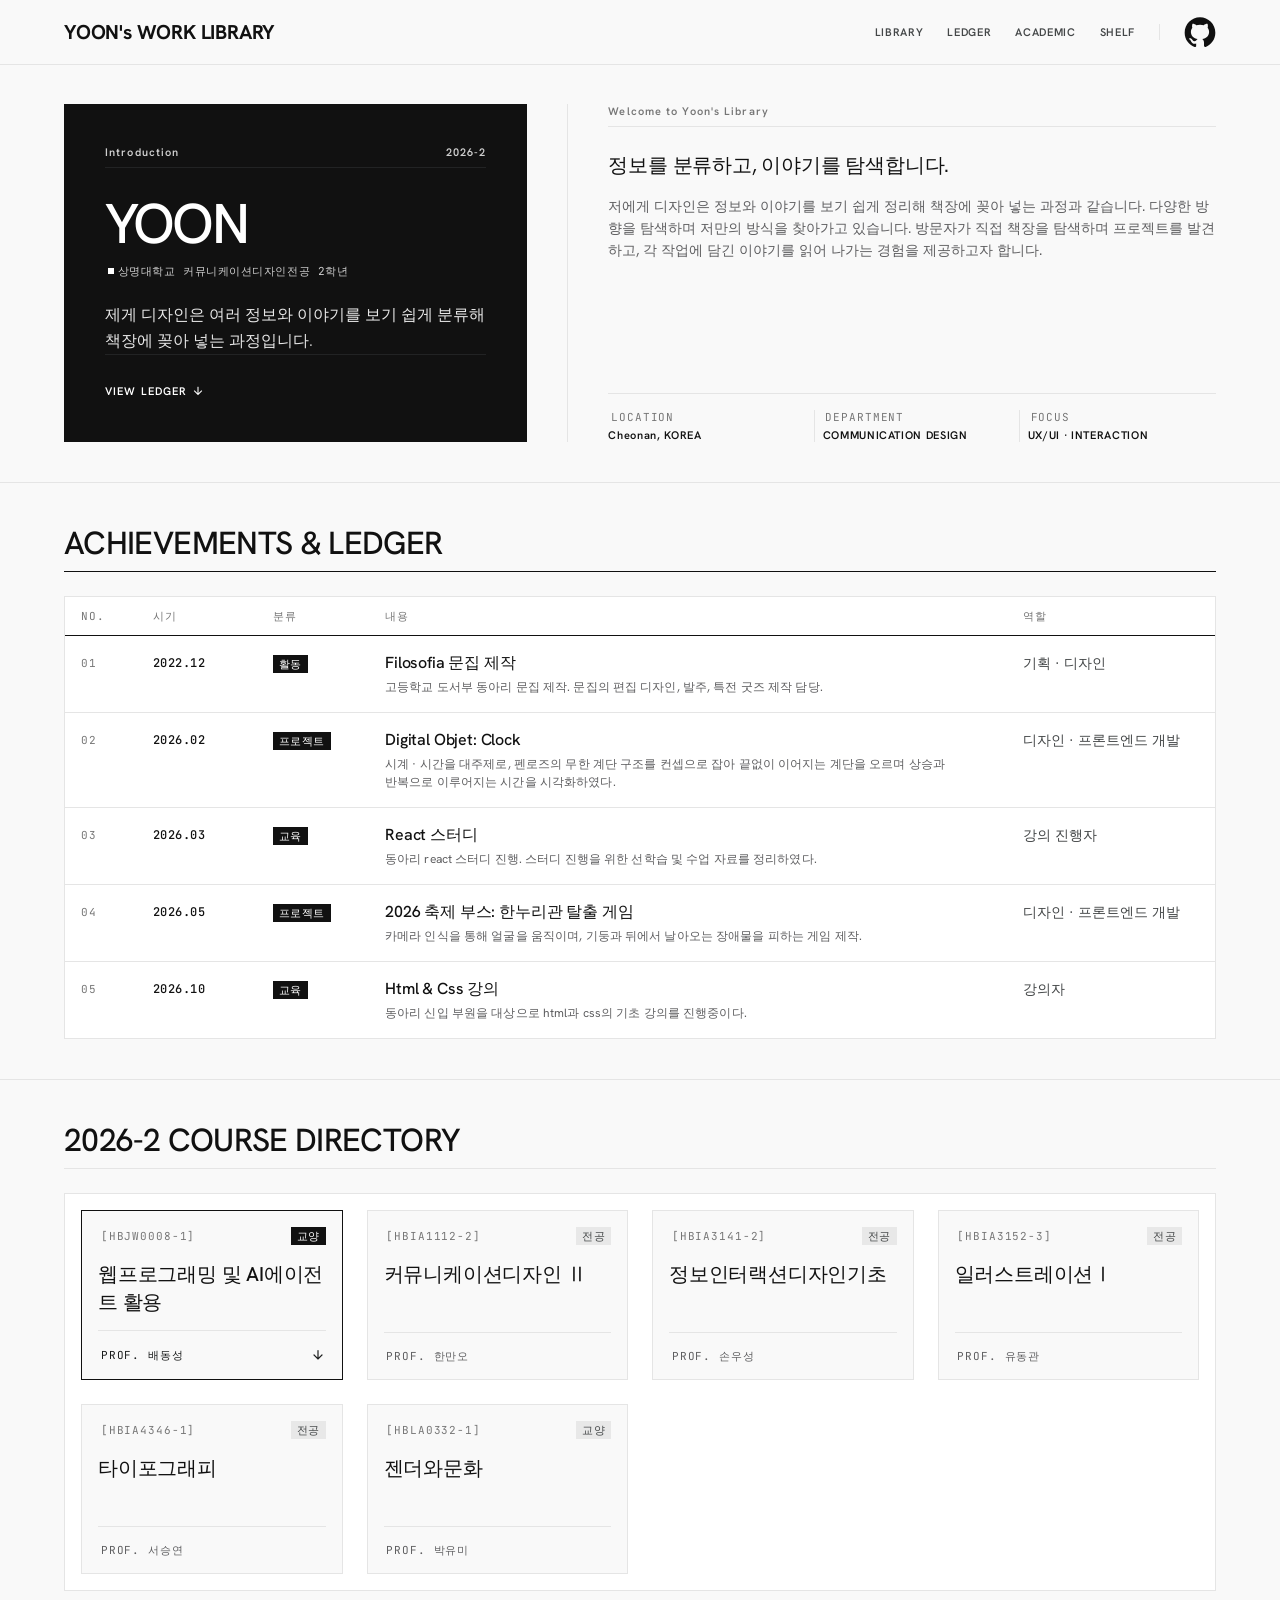
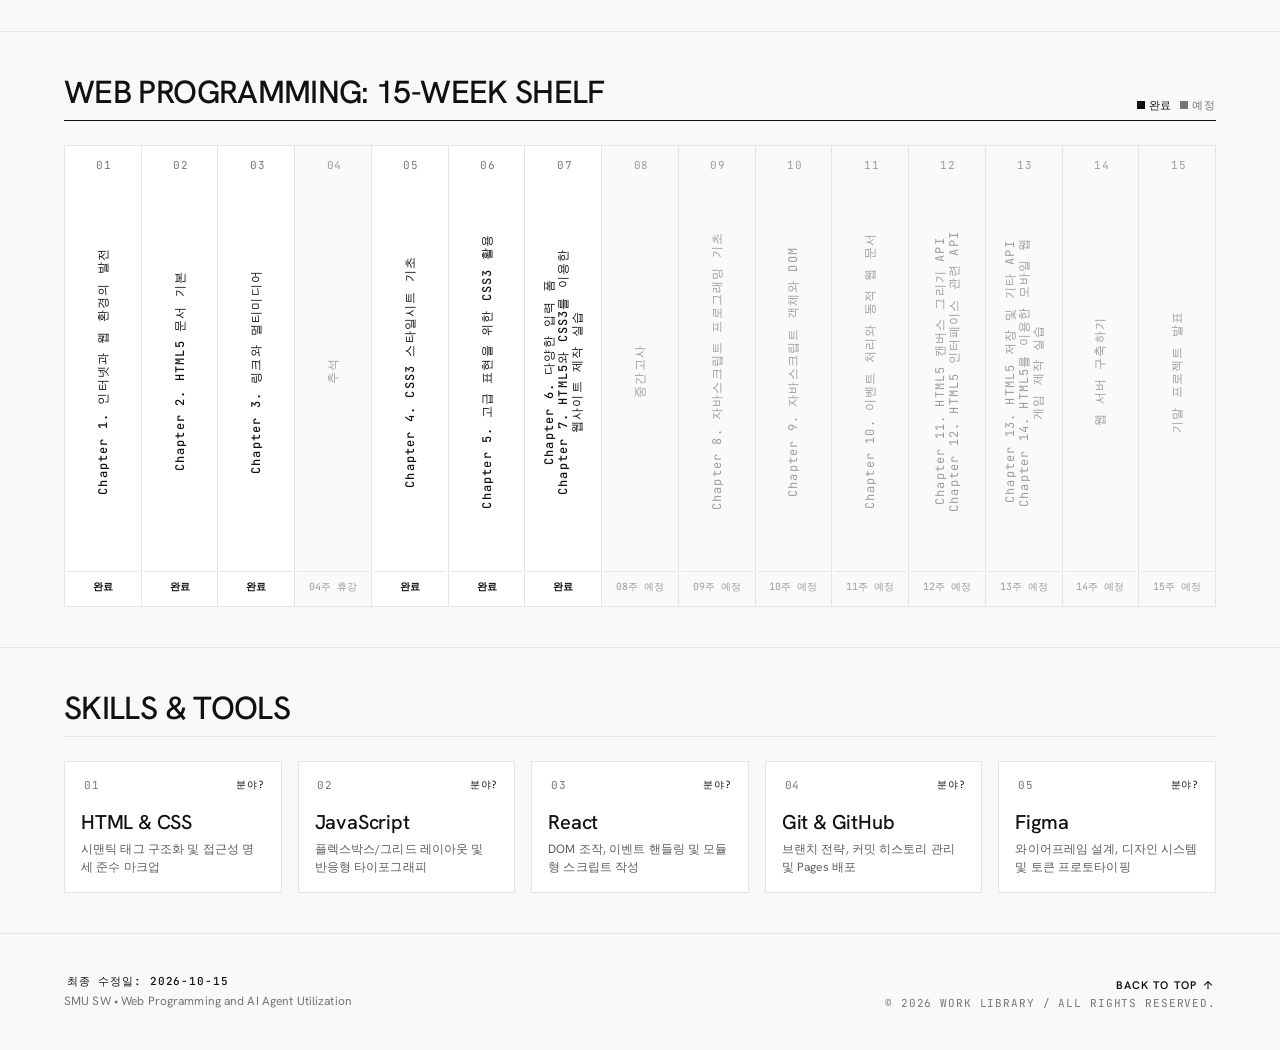
==== commit d887af57: "ㅇㄷ" ====
--- a/assn/mid/index.html
+++ b/assn/mid/index.html
@@ -119,8 +119,9 @@
 
     <main>
       <!-- [F-03] 실적 목록: 표, 시기 역순(최신이 위)
-        추가: tbody 맨 위에 tr 한 줄만 넣으면 NO. 는 CSS 가 자동으로 매김
-        분류는 프로젝트 / 수상 / 자격 / 활동 / 교육 중 하나만 사용 -->
+        · 추가: tbody 의 시기 순서(최신 → 과거) 위치에 tr 한 줄 추가. NO. 는 CSS 가 자동으로 매김
+        · 시기는 YYYY.MM, time 의 datetime 은 같은 값을 YYYY-MM 으로
+        · 분류는 프로젝트 / 수상 / 자격 / 활동 / 교육 중 하나만 사용 -->
       <section class="section" id="achievements" aria-labelledby="ach-title">
         <div class="container">
           <div class="section-head section-head--strong">
@@ -147,11 +148,9 @@
                 <tr>
                   <td class="ledger__no"></td>
                   <td class="ledger__date">
-                    <time datetime="2026-10">2022.12</time>
-                  </td>
-                  <td class="ledger__type">
-                    <span class="tag">동아리</span>
-                  </td>
+                    <time datetime="2022-12">2022.12</time>
+                  </td>
+                  <td class="ledger__type"><span class="tag">활동</span></td>
                   <td>
                     <p class="ledger__title">Filosofia 문집 제작</p>
                     <p class="ledger__desc small">
@@ -165,10 +164,10 @@
                 <tr>
                   <td class="ledger__no"></td>
                   <td class="ledger__date">
-                    <time datetime="2026-03">2026.03</time>
+                    <time datetime="2026-03">2026.02</time>
                   </td>
                   <td class="ledger__type">
-                    <span class="tag">동아리 과제전</span>
+                    <span class="tag">프로젝트</span>
                   </td>
                   <td>
                     <p class="ledger__title">Digital Objet: Clock</p>
@@ -184,14 +183,14 @@
                 <tr>
                   <td class="ledger__no"></td>
                   <td class="ledger__date">
-                    <time datetime="2024-11">2026.3-7</time>
-                  </td>
-                  <td class="ledger__type"><span class="tag">스터디</span></td>
+                    <time datetime="2026-03">2026.03</time>
+                  </td>
+                  <td class="ledger__type"><span class="tag">교육</span></td>
                   <td>
-                    <p class="ledger__title">Html & Css 강의</p>
+                    <p class="ledger__title">React 스터디</p>
                     <p class="ledger__desc small">
-                      교내 행사 안내용 정적 웹사이트 마크업 총괄 및 동아리원
-                      대상 HTML/CSS 멘토링
+                      동아리 react 스터디 진행. 스터디 진행을 위한 선학습 및
+                      수업 자료를 정리하였다.
                     </p>
                   </td>
                   <td class="ledger__role">강의 진행자</td>
@@ -200,9 +199,11 @@
                 <tr>
                   <td class="ledger__no"></td>
                   <td class="ledger__date">
-                    <time datetime="2026-09">2026.05</time>
-                  </td>
-                  <td class="ledger__type"><span class="tag">동아리</span></td>
+                    <time datetime="2026-05">2026.05</time>
+                  </td>
+                  <td class="ledger__type">
+                    <span class="tag">프로젝트</span>
+                  </td>
                   <td>
                     <p class="ledger__title">
                       2026 축제 부스: 한누리관 탈출 게임
@@ -218,11 +219,11 @@
                 <tr>
                   <td class="ledger__no"></td>
                   <td class="ledger__date">
-                    <time datetime="2025-12">2026.10</time>
-                  </td>
-                  <td class="ledger__type"><span class="tag">스터디</span></td>
+                    <time datetime="2026-10">2026.10</time>
+                  </td>
+                  <td class="ledger__type"><span class="tag">교육</span></td>
                   <td>
-                    <p class="ledger__title">Html & Css 강의</p>
+                    <p class="ledger__title">Html &amp; Css 강의</p>
                     <p class="ledger__desc small">
                       동아리 신입 부원을 대상으로 html과 css의 기초 강의를
                       진행중이다.
@@ -236,17 +237,13 @@
         </div>
       </section>
 
-      <!-- [F-04] 수강 과목: 목록 -->
+      <!-- [F-04] 수강 과목: 목록 (이수 구분은 전공 / 교양 중 하나) -->
       <section class="section" id="courses" aria-labelledby="course-title">
         <div class="container">
           <div class="section-head">
             <div>
-              <span class="mono muted">[F-04] COURSE INDEX</span>
               <h2 class="h-lg" id="course-title">2026-2 COURSE DIRECTORY</h2>
             </div>
-            <span class="mono muted"
-              >SEMESTER REGISTRATION // DIRECTORY INDEX</span
-            >
           </div>
 
           <ul class="courses">
@@ -339,316 +336,224 @@
         </div>
       </section>
 
-      <!-- [F-05] 웹프로그래밍 15주 책장 (주차 번호·"NN주"·WEEK NN 은 CSS 자동)
-        · 완료: li.is-done + a.spine(href) + a.preview(같은 href), 상태 "완료"
-        · 예정: li.is-todo + div.spine (링크 없음), 상태 "예정"
-        · 주차를 마치면 is-todo 를 is-done 으로, div 를 a(href)로, "예정"을 "완료"로 바꾸고 preview 추가, 범례 숫자 수정 -->
+      <!-- [F-05] 웹프로그래밍 15주 책장 — 정확히 15개의 li, 1주 → 15주 순서, 모든 주차가 같은 모양
+        · 상태는 href 유무로 자동 결정: href 있음 = 완료(진한 색·클릭·펼쳐짐) / 없음 = 예정(흐린 색·클릭 불가)
+        · 번호(01~15), 예정의 "NN주", 펼침 화면 문구는 CSS 가 자동 생성
+        · 주차를 마치면 해당 li 에서 두 곳만 수정: ① a.spine 에 href="…" 추가 ② 상태 글자 "예정" → "완료" -->
       <section class="section" id="web-programming" aria-labelledby="web-title">
         <div class="container">
           <div class="section-head section-head--strong">
             <div>
-              <span class="mono muted">[F-05] WEEKLY PRACTICE</span>
               <h2 class="h-lg" id="web-title">
                 WEB PROGRAMMING: 15-WEEK SHELF
               </h2>
             </div>
             <p class="legend mono">
               <span class="legend__item"
-                ><span class="legend__swatch" aria-hidden="true"></span>01~05주
-                완료</span
+                ><span class="legend__swatch" aria-hidden="true"></span
+                >완료</span
               >
               <span class="legend__item legend__item--todo"
-                ><span class="legend__swatch" aria-hidden="true"></span>06~15주
-                예정</span
+                ><span class="legend__swatch" aria-hidden="true"></span
+                >예정</span
               >
             </p>
           </div>
 
           <div class="shelf">
             <ol class="shelf__grid" aria-label="웹프로그래밍 1~15주차 실습">
-              <li class="is-done">
-                <a class="spine" href="weeks/week-01.html">
+              <li>
+                <a class="spine" href="./index.html">
+                  <span class="spine__no mono"></span>
+                  <span class="spine__title"
+                    ><span>Chapter 1. 인터넷과 웹 환경의 발전</span></span
+                  >
+                  <span class="spine__status"
+                    ><span class="spine__state">완료</span></span
+                  >
+                </a>
+              </li>
+              <li>
+                <a class="spine" href="/w/doc02.html">
+                  <span class="spine__no mono"></span>
+                  <span class="spine__title"
+                    ><span>Chapter 2. HTML5 문서 기본</span>
+                  </span>
+                  <span class="spine__status"
+                    ><span class="spine__state">완료</span>
+                  </span>
+                </a>
+              </li>
+              <li>
+                <a class="spine" href="/w/doc03.html">
+                  <span class="spine__no mono"></span>
+                  <span class="spine__title"
+                    ><span>Chapter 3. 링크와 멀티미디어</span></span
+                  >
+                  <span class="spine__status"
+                    ><span class="spine__state">완료</span>
+                  </span>
+                </a>
+              </li>
+              <li>
+                <a class="spine">
+                  <span class="spine__no mono"></span>
+                  <span class="spine__title"><span>추석</span></span>
+                  <span class="spine__status"
+                    ><span class="spine__state">휴강</span>
+                  </span>
+                </a>
+              </li>
+
+              <li>
+                <a class="spine" href="/w/doc05.html">
+                  <span class="spine__no mono"></span>
+                  <span class="spine__title"
+                    ><span>Chapter 4. CSS3 스타일시트 기초 </span></span
+                  >
+                  <span class="spine__status"
+                    ><span class="spine__state">완료</span>
+                  </span>
+                </a>
+              </li>
+              <li>
+                <a class="spine" href="/w/doc06.html">
+                  <span class="spine__no mono"></span>
+                  <span class="spine__title"
+                    ><span>Chapter 5. 고급 표현을 위한 CSS3 활용</span></span
+                  >
+                  <span class="spine__status"
+                    ><span class="spine__state">완료</span>
+                  </span>
+                </a>
+              </li>
+              <li>
+                <a class="spine" href="/w/doc07.html">
                   <span class="spine__no mono"></span>
                   <span class="spine__title"
                     ><span
-                      >강의소개, Chapter 1. 인터넷과 웹 환경의 발전</span
+                      >Chapter 6. 다양한 입력 폼 <br />
+                      Chapter 7. HTML5와 CSS3를 이용한 웹사이트 제작 실습</span
                     ></span
                   >
                   <span class="spine__status"
-                    ><span class="spine__state">완료</span
-                    ><span class="spine__tag">NET</span></span
-                  >
-                </a>
-                <a
-                  class="preview"
-                  href="weeks/week-01.html"
-                  tabindex="-1"
-                  aria-hidden="true"
-                >
-                  <span class="preview__overlay">
-                    <span class="preview__meta mono">NET</span>
-                    <span class="preview__title"
-                      >강의소개, Chapter 1. 인터넷과 웹 환경의 발전</span
-                    >
-                    <span class="preview__desc">과제 페이지 보기 →</span>
-                  </span>
-                </a>
-              </li>
-              <li class="is-done">
-                <a class="spine" href="weeks/week-02.html">
-                  <span class="spine__no mono"></span>
-                  <span class="spine__title"
-                    ><span>Chapter 2. HTML5 문서 기본</span></span
-                  >
-                  <span class="spine__status"
-                    ><span class="spine__state">완료</span
-                    ><span class="spine__tag">HTML</span></span
-                  >
-                </a>
-                <a
-                  class="preview"
-                  href="weeks/week-02.html"
-                  tabindex="-1"
-                  aria-hidden="true"
-                >
-                  <span class="preview__overlay">
-                    <span class="preview__meta mono">HTML</span>
-                    <span class="preview__title"
-                      >Chapter 2. HTML5 문서 기본</span
-                    >
-                    <span class="preview__desc">과제 페이지 보기 →</span>
-                  </span>
-                </a>
-              </li>
-              <li class="is-done">
-                <a class="spine" href="weeks/week-03.html">
-                  <span class="spine__no mono"></span>
-                  <span class="spine__title"
-                    ><span>Chapter 3. 링크와 멀티미디어</span></span
-                  >
-                  <span class="spine__status"
-                    ><span class="spine__state">완료</span
-                    ><span class="spine__tag">LNK</span></span
-                  >
-                </a>
-                <a
-                  class="preview"
-                  href="weeks/week-03.html"
-                  tabindex="-1"
-                  aria-hidden="true"
-                >
-                  <span class="preview__overlay">
-                    <span class="preview__meta mono">LNK</span>
-                    <span class="preview__title"
-                      >Chapter 3. 링크와 멀티미디어</span
-                    >
-                    <span class="preview__desc">과제 페이지 보기 →</span>
-                  </span>
-                </a>
-              </li>
-              <li class="is-done">
-                <a class="spine" href="../../w/doc04.html">
-                  <span class="spine__no mono"></span>
-                  <span class="spine__title"
-                    ><span>Chapter 4. CSS3 스타일시트 기초</span></span
-                  >
-                  <span class="spine__status"
-                    ><span class="spine__state">완료</span
-                    ><span class="spine__tag">CSS</span></span
-                  >
-                </a>
-                <a
-                  class="preview"
-                  href="../../w/doc04.html"
-                  tabindex="-1"
-                  aria-hidden="true"
-                >
-                  <span class="preview__overlay">
-                    <span class="preview__meta mono">CSS</span>
-                    <span class="preview__title"
-                      >Chapter 4. CSS3 스타일시트 기초</span
-                    >
-                    <span class="preview__desc">과제 페이지 보기 →</span>
-                  </span>
-                </a>
-              </li>
-              <li class="is-done">
-                <a class="spine" href="weeks/week-05.html">
-                  <span class="spine__no mono"></span>
-                  <span class="spine__title"
-                    ><span>Chapter 5. 고급 표현을 위한 CSS3 활용</span></span
-                  >
-                  <span class="spine__status"
-                    ><span class="spine__state">완료</span
-                    ><span class="spine__tag">ADV</span></span
-                  >
-                </a>
-                <a
-                  class="preview"
-                  href="weeks/week-05.html"
-                  tabindex="-1"
-                  aria-hidden="true"
-                >
-                  <span class="preview__overlay">
-                    <span class="preview__meta mono">ADV</span>
-                    <span class="preview__title"
-                      >Chapter 5. 고급 표현을 위한 CSS3 활용</span
-                    >
-                    <span class="preview__desc">과제 페이지 보기 →</span>
-                  </span>
-                </a>
-              </li>
-              <li class="is-todo">
-                <div class="spine">
-                  <span class="spine__no mono"></span>
-                  <span class="spine__title"
-                    ><span>Chapter 6. 다양한 입력 폼</span></span
-                  >
-                  <span class="spine__status"
-                    ><span class="spine__state">예정</span
-                    ><span class="spine__tag">FORM</span></span
-                  >
-                </div>
-              </li>
-              <li class="is-todo">
-                <div class="spine">
+                    ><span class="spine__state">완료</span>
+                  </span>
+                </a>
+              </li>
+              <li>
+                <a class="spine">
+                  <span class="spine__no mono"></span>
+                  <span class="spine__title"><span>중간고사</span></span>
+                  <span class="spine__status"
+                    ><span class="spine__state">예정</span>
+                  </span>
+                </a>
+              </li>
+              <li>
+                <a class="spine">
+                  <span class="spine__no mono"></span>
+                  <span class="spine__title"
+                    ><span>Chapter 8. 자바스크립트 프로그래밍 기초</span></span
+                  >
+                  <span class="spine__status"
+                    ><span class="spine__state">예정</span>
+                  </span>
+                </a>
+              </li>
+              <li>
+                <a class="spine">
+                  <span class="spine__no mono"></span>
+                  <span class="spine__title"
+                    ><span>Chapter 9. 자바스크립트 객체와 DOM</span></span
+                  >
+                  <span class="spine__status"
+                    ><span class="spine__state">예정</span>
+                  </span>
+                </a>
+              </li>
+              <li>
+                <a class="spine">
+                  <span class="spine__no mono"></span>
+                  <span class="spine__title"
+                    ><span>Chapter 10. 이벤트 처리와 동적 웹 문서</span></span
+                  >
+                  <span class="spine__status"
+                    ><span class="spine__state">예정</span>
+                  </span>
+                </a>
+              </li>
+              <li>
+                <a class="spine">
                   <span class="spine__no mono"></span>
                   <span class="spine__title"
                     ><span
-                      >Chapter 7. HTML5와 CSS3를 이용한 웹사이트 제작 실습</span
+                      >Chapter 11. HTML5 캔버스 그리기 API <br />
+                      Chapter 12. HTML5 인터페이스 관련 API</span
                     ></span
                   >
                   <span class="spine__status"
-                    ><span class="spine__state">예정</span
-                    ><span class="spine__tag">WEB</span></span
-                  >
-                </div>
-              </li>
-              <li class="is-todo">
-                <div class="spine">
-                  <span class="spine__no mono"></span>
-                  <span class="spine__title"><span>중간고사</span></span>
-                  <span class="spine__status"
-                    ><span class="spine__state">예정</span
-                    ><span class="spine__tag">MID</span></span
-                  >
-                </div>
-              </li>
-              <li class="is-todo">
-                <div class="spine">
-                  <span class="spine__no mono"></span>
-                  <span class="spine__title"
-                    ><span>Chapter 8. 자바스크립트 프로그래밍 기초</span></span
-                  >
-                  <span class="spine__status"
-                    ><span class="spine__state">예정</span
-                    ><span class="spine__tag">JS</span></span
-                  >
-                </div>
-              </li>
-              <li class="is-todo">
-                <div class="spine">
-                  <span class="spine__no mono"></span>
-                  <span class="spine__title"
-                    ><span>Chapter 9. 자바스크립트 객체와 DOM</span></span
-                  >
-                  <span class="spine__status"
-                    ><span class="spine__state">예정</span
-                    ><span class="spine__tag">DOM</span></span
-                  >
-                </div>
-              </li>
-              <li class="is-todo">
-                <div class="spine">
-                  <span class="spine__no mono"></span>
-                  <span class="spine__title"
-                    ><span>Chapter 10. 이벤트 처리와 동적 웹 문서</span></span
-                  >
-                  <span class="spine__status"
-                    ><span class="spine__state">예정</span
-                    ><span class="spine__tag">EVT</span></span
-                  >
-                </div>
-              </li>
-              <li class="is-todo">
-                <div class="spine">
+                    ><span class="spine__state">예정</span>
+                  </span>
+                </a>
+              </li>
+              <li>
+                <a class="spine">
                   <span class="spine__no mono"></span>
                   <span class="spine__title"
                     ><span
-                      >Chapter 11. HTML5 캔버스 그리기 API, Chapter 12. HTML5
-                      인터페이스 관련 API</span
+                      >Chapter 13. HTML5 저장 및 기타 API <br />
+                      Chapter 14. HTML5를 이용한 모바일 웹 게임 제작 실습</span
                     ></span
                   >
                   <span class="spine__status"
-                    ><span class="spine__state">예정</span
-                    ><span class="spine__tag">API</span></span
-                  >
-                </div>
-              </li>
-              <li class="is-todo">
-                <div class="spine">
-                  <span class="spine__no mono"></span>
-                  <span class="spine__title"
-                    ><span
-                      >Chapter 13. HTML5 저장 및 기타 API, Chapter 14. HTML5를
-                      이용한 모바일 웹 게임 제작 실습</span
-                    ></span
-                  >
-                  <span class="spine__status"
-                    ><span class="spine__state">예정</span
-                    ><span class="spine__tag">APP</span></span
-                  >
-                </div>
-              </li>
-              <li class="is-todo">
-                <div class="spine">
+                    ><span class="spine__state">예정</span>
+                  </span>
+                </a>
+              </li>
+              <li>
+                <a class="spine">
                   <span class="spine__no mono"></span>
                   <span class="spine__title"
                     ><span>웹 서버 구축하기</span></span
                   >
                   <span class="spine__status"
-                    ><span class="spine__state">예정</span
-                    ><span class="spine__tag">SRV</span></span
-                  >
-                </div>
-              </li>
-              <li class="is-todo">
-                <div class="spine">
+                    ><span class="spine__state">예정</span>
+                  </span>
+                </a>
+              </li>
+              <li>
+                <a class="spine">
                   <span class="spine__no mono"></span>
                   <span class="spine__title"
                     ><span>기말 프로젝트 발표</span></span
                   >
                   <span class="spine__status"
-                    ><span class="spine__state">예정</span
-                    ><span class="spine__tag">FIN</span></span
-                  >
-                </div>
+                    ><span class="spine__state">예정</span>
+                  </span>
+                </a>
               </li>
             </ol>
           </div>
         </div>
       </section>
 
-      <!-- [A-01] 추가 요구사항: 기술 스택 -->
+      <!-- [A-01] 추가 요구사항: 기술 스택 (번호는 CSS 자동) -->
       <section id="skills" aria-labelledby="skills-title">
         <div class="container">
           <div class="section-head">
             <div>
-              <span class="mono muted">[A-01] TOOLKIT</span>
               <h2 class="h-lg" id="skills-title">SKILLS &amp; TOOLS</h2>
             </div>
-            <span class="mono muted"
-              >FORMAT: SEMANTIC &lt;UL&gt; • CATALOG TAGS</span
-            >
           </div>
           <ul class="skills">
             <li class="skill">
               <div class="skill__top">
                 <span class="mono muted skill__no"></span>
-                <span class="mono">STD</span>
-              </div>
-              <div>
-                <h3 class="h-md">HTML5</h3>
+                <span class="mono">분야?</span>
+              </div>
+              <div>
+                <h3 class="h-md">HTML & CSS</h3>
                 <p class="small">
                   시맨틱 태그 구조화 및 접근성 명세 준수 마크업
                 </p>
@@ -657,10 +562,10 @@
             <li class="skill">
               <div class="skill__top">
                 <span class="mono muted skill__no"></span>
-                <span class="mono">CSS</span>
-              </div>
-              <div>
-                <h3 class="h-md">CSS3</h3>
+                <span class="mono">분야?</span>
+              </div>
+              <div>
+                <h3 class="h-md">JavaScript</h3>
                 <p class="small">
                   플렉스박스/그리드 레이아웃 및 반응형 타이포그래피
                 </p>
@@ -669,10 +574,10 @@
             <li class="skill">
               <div class="skill__top">
                 <span class="mono muted skill__no"></span>
-                <span class="mono">JS</span>
-              </div>
-              <div>
-                <h3 class="h-md">JavaScript (ES6+)</h3>
+                <span class="mono">분야?</span>
+              </div>
+              <div>
+                <h3 class="h-md">React</h3>
                 <p class="small">
                   DOM 조작, 이벤트 핸들링 및 모듈형 스크립트 작성
                 </p>
@@ -681,7 +586,7 @@
             <li class="skill">
               <div class="skill__top">
                 <span class="mono muted skill__no"></span>
-                <span class="mono">VCS</span>
+                <span class="mono">분야?</span>
               </div>
               <div>
                 <h3 class="h-md">Git &amp; GitHub</h3>
@@ -693,7 +598,7 @@
             <li class="skill">
               <div class="skill__top">
                 <span class="mono muted skill__no"></span>
-                <span class="mono">DES</span>
+                <span class="mono">분야?</span>
               </div>
               <div>
                 <h3 class="h-md">Figma</h3>
@@ -707,7 +612,7 @@
       </section>
     </main>
 
-    <!-- [F-06] 최종 수정일: 마지막 커밋 날짜와 같아야 함 (커밋 훅으로 자동 갱신 가능) -->
+    <!-- [F-06] 최종 수정일: 마지막 커밋 날짜와 같아야 함 -->
     <footer class="site-footer" id="colophon">
       <div class="container site-footer__inner">
         <div class="site-footer__col">
--- a/assn/mid/style.css
+++ b/assn/mid/style.css
@@ -133,7 +133,6 @@
 .caps {
   font: 600 11px/14px var(--font-sans);
   letter-spacing: 0.06em;
-  padding-left: 0.175rem;
 }
 .muted {
   color: var(--ink-muted);
@@ -323,12 +322,10 @@
     }
   }
   & .id-card__lead {
+    max-width: 26rem;
     font: 300 16px/26px var(--font-sans);
     word-break: keep-all;
     color: var(--on-ink-1);
-    @media (max-width: 683px) {
-      max-width: 26rem;
-    }
   }
   & .id-card__foot {
     padding-top: var(--sp-lg);
@@ -360,7 +357,7 @@
   display: flex;
   flex-direction: column;
   justify-content: space-between;
-  padding-top: var(--sp-md);
+  padding-top: var(--sp-lg);
   border-top: 1px solid var(--line);
   @media (min-width: 1024px) {
     padding: 0 0 0 var(--sp-xl);
@@ -477,7 +474,7 @@
     white-space: nowrap;
   }
   & .ledger__role {
-    width: 9rem;
+    width: 13rem;
   }
   & td.ledger__role {
     color: var(--on-variant);
@@ -642,7 +639,7 @@
     border-color: var(--ink);
   }
   & .skill__no::before {
-    content: '[SKILL:' counter(skill, decimal-leading-zero) ']';
+    content: counter(skill, decimal-leading-zero);
   }
   & .skill__top {
     display: flex;
@@ -661,11 +658,14 @@
 
 /* =====================================================
   [F-05] 15주 책장
-    · 15칸 책장, 세로 책등, 호버 시 옆으로 펼쳐지는 썸네일
-    · 상태는 li 클래스로만 결정 (인라인 style 없음)
-        li.is-done : 완료  → --on: 1 (진한 글자, 펼쳐짐, 링크)
-        li.is-todo : 예정  → --on: 0 (흐린 글자, 안 펼쳐짐, 링크 없음)
-    · 주차 번호는 CSS 카운터로 자동 매김
+    · 15칸 책장, 세로 책등, 호버 시 옆으로 펼쳐지는 안내 패널
+    · 모든 주차는 같은 마크업(li > a.spine). 상태는 a 의 href 유무로 자동 결정
+        a[href]   : 완료 → --on: 1 (진한 글자, 클릭, 펼쳐짐)
+        a(href 없음) : 예정 → --on: 0 (흐린 글자, 클릭·호버 반응 없음)
+    · 아래 항목은 CSS 가 자동 생성 (HTML 에는 쓰지 않음)
+        책등 번호 01~15 · 예정 주차의 "NN주" · 펼침 패널의 큰 번호, "WEEK NN", "과제 페이지 보기 →"
+    · 칸 수를 바꾸려면 --slots 만 수정 (과제 요구는 15주)
+    · 주차를 마치는 방법은 index.html 의 [F-05] 주석 참고
    ===================================================== */
 
 /* 제목 옆에 범례가 다 들어가지 않으면 범례가 통째로 제목 아래로 내려감 */
@@ -720,47 +720,32 @@
 
   & > li {
     --spine-w: calc(var(--shelf-w) / var(--slots)); /* 책등(=접힌 칸) 폭 */
-    --on: 0;
-    --off: calc(1 - var(--on));
-    --tone: var(--ink-muted);
 
     position: relative;
     display: flex;
     flex: 1 1 0;
     min-width: 0;
     overflow: hidden;
-    counter-increment: week; /* 번호 표기용 카운터 */
+    counter-increment: week;
     transition: flex-grow 0.42s cubic-bezier(0.2, 0.7, 0.2, 1);
+    pointer-events: none; /* 링크 없는 예정 칸은 호버에 반응하지 않음 (아래 a[href] 만 반응) */
 
     & + li {
       border-left: 1px solid var(--line);
     }
-
-    /* 완료 주차 */
-    &.is-done {
-      --on: 1;
-      --tone: var(--ink);
-    }
-
-    /* 호버/키보드 포커스 시 옆으로 펼쳐짐 (예정 칸은 --on:0 이라 그대로) */
+    /* 호버/키보드 포커스 시 옆으로 펼쳐짐 (a[href] 만 호버되므로 완료 주차만 해당) */
     &:is(:hover, :focus-within) {
-      flex-grow: calc(1 + var(--on) * (var(--grow) - 1));
-    }
-
-    /* 예정 주차 hover 차단 */
-    &::after {
-      content: '';
-      position: absolute;
-      inset: 0 auto 0 0;
-      width: calc(var(--off) * 100%);
-      cursor: not-allowed;
-    }
-  }
-}
-
-/* ----- 책등 ----- */
+      flex-grow: var(--grow);
+    }
+  }
+}
+
+/* ----- 책등 (a.spine) : 상태는 href 유무로 결정 ----- */
 .spine {
-  position: relative;
+  --on: 0; /* 1 = 완료(href 있음), 0 = 예정 */
+  --off: calc(1 - var(--on));
+  --tone: var(--ink-muted);
+
   z-index: 1;
   flex: 0 0 min(var(--spine-w), 100%); /* 펼쳐져도 책등 폭 유지, 눌린 이웃은 칸 폭만큼 */
   display: flex;
@@ -774,12 +759,17 @@
   background: rgb(243 243 243 / calc(var(--off) * 0.4));
   transition: background 0.22s ease;
 
+  &[href] {
+    --on: 1;
+    --tone: var(--ink);
+    pointer-events: auto;
+  }
   &:focus-visible {
     outline: 2px solid var(--ink);
     outline-offset: -2px;
   }
 
-  /* 상태에 따라 흐려지는 요소 */
+  /* 예정 주차는 전체가 살짝 흐려짐 */
   & :is(.spine__no, .spine__title span, .spine__state) {
     opacity: calc(1 - var(--off) * 0.3);
   }
@@ -820,10 +810,6 @@
   }
   & .spine__state {
     display: block;
-    /* 예정 주차: "예정" 앞에 "NN주 " 자동 */
-    .is-todo &::before {
-      content: counter(week, decimal-leading-zero) '주 ';
-    }
     font: 400 10px/14px var(--font-mono);
     font-weight: calc(400 + var(--on) * 300); /* 예정 400 → 완료 700 */
     white-space: nowrap;
@@ -837,88 +823,55 @@
   }
 }
 
-/* 호버/포커스 중인 책등: 연한 회색 + 오른쪽 구분선 (펼쳐진 썸네일과 경계) */
+/* 예정 주차: "예정" 앞에 "NN주 " 자동 */
+.spine:not([href]) .spine__state::before {
+  content: counter(week, decimal-leading-zero) '주 ';
+}
+
+/* 호버/포커스 중인 책등: 연한 회색 + 오른쪽 구분선 (펼쳐진 패널과 경계) */
 .shelf__grid > li:is(:hover, :focus-within) .spine {
-  background: rgb(243 243 243 / var(--on));
-  box-shadow: inset calc(var(--on) * -1px) 0 0 var(--line);
-}
-
-/* ----- 호버 시 옆으로 펼쳐지는 썸네일 ----- */
-.preview {
+  background: var(--surface-low);
+  box-shadow: inset -1px 0 0 var(--line);
+}
+
+/* ----- 펼침 패널: 책등 오른쪽에 나타남 (a.spine 의 가상 요소라서 패널 어디를 눌러도 링크) ----- */
+.spine::before,
+.spine::after {
   position: absolute;
-  inset: 0 0 0 var(--spine-w);
-  overflow: hidden;
-  background: var(--ink); /* 썸네일 이미지가 없을 때 기본 배경 */
+  inset: 0 0 0 var(--spine-w); /* 책등 폭만큼 띄우고 칸 나머지를 채움 */
+  display: flex;
   opacity: 0;
   transform: scale(0.985);
-  pointer-events: none;
   transition:
     opacity 0.26s ease,
     transform 0.42s cubic-bezier(0.2, 0.7, 0.2, 1);
-
-  /* 이미지가 없을 때 보이는 큰 번호 (이미지가 있으면 가려짐) */
-  &::before {
-    content: counter(week, decimal-leading-zero);
-    position: absolute;
-    top: var(--sp-md);
-    right: var(--sp-lg);
-    font: 500 clamp(64px, 9vw, 120px) / 1 var(--font-sans);
-    letter-spacing: -0.06em;
-    color: rgb(255 255 255 / 0.08);
-  }
-  & img {
-    position: absolute;
-    inset: 0;
-    width: 100%;
-    height: 100%;
-    object-fit: cover;
-  }
-}
-.shelf__grid > li:is(:hover, :focus-within) .preview {
-  opacity: var(--on);
-  transform: scale(1);
-}
-
-/* 링크 썸네일: href 가 있고 펼쳐진 상태에서만 클릭 가능 */
-a[href].preview {
-  cursor: pointer;
-}
-.shelf__grid > li:is(:hover, :focus-within) a[href].preview {
-  pointer-events: auto;
-}
-
-.preview__overlay {
-  position: absolute;
-  inset: 0;
-  display: flex;
+}
+/* 바탕 + 큰 번호 */
+.spine::before {
+  content: counter(week, decimal-leading-zero);
+  justify-content: flex-end;
+  padding: var(--sp-md) var(--sp-lg);
+  background: var(--ink);
+  font: 500 clamp(64px, 9vw, 120px) / 1 var(--font-sans);
+  letter-spacing: -0.06em;
+  color: rgb(255 255 255 / 0.1);
+}
+/* 하단 안내 문구 */
+.spine::after {
+  content: 'WEEK ' counter(week, decimal-leading-zero) '\A 과제 페이지 보기 →';
+  white-space: pre-line;
+  text-align: left;
   flex-direction: column;
   justify-content: flex-end;
-  gap: var(--sp-sm);
   padding: var(--sp-lg);
+  font: 500 clamp(18px, 2vw, 26px) / 1.4 var(--font-sans);
+  letter-spacing: -0.02em;
   color: var(--white);
-  background: linear-gradient(0deg, rgb(0 0 0 / 0.6), rgb(0 0 0 / 0) 70%);
-
-  & .preview__meta {
-    padding-left: 0;
-    &::before {
-      content: 'WEEK ' counter(week, decimal-leading-zero) ' · ';
-    }
-    color: rgb(255 255 255 / 0.7);
-    text-transform: uppercase;
-  }
-  & .preview__title {
-    font: 700 clamp(20px, 2.2vw, 30px) / 1.2 var(--font-sans);
-    letter-spacing: -0.03em;
-    word-break: keep-all;
-    color: var(--white);
-  }
-  & .preview__desc {
-    max-width: 28rem;
-    font-size: 13px;
-    line-height: 20px;
-    word-break: keep-all;
-    color: rgb(255 255 255 / 0.8);
-  }
+}
+.shelf__grid > li:is(:hover, :focus-within) .spine::before,
+.shelf__grid > li:is(:hover, :focus-within) .spine::after {
+  opacity: 1;
+  transform: scale(1);
 }
 
 @media (prefers-reduced-motion: reduce) {
@@ -926,12 +879,13 @@
     scroll-behavior: auto;
   }
   .shelf__grid > li,
-  .preview {
+  .spine::before,
+  .spine::after {
     transition: none;
   }
 }
 
-/* 화면 폭이 좁아지면(768px 이하) 가로 행으로 층층이 쌓임 (썸네일 없음) */
+/* 화면 폭이 좁아지면(768px 이하) 가로 행으로 층층이 쌓임 (펼침 패널 없음) */
 @media (max-width: 768px) {
   .shelf {
     overflow-x: visible;
@@ -944,9 +898,6 @@
     & > li {
       display: block;
       overflow: visible;
-      & .preview {
-        display: none;
-      }
       & + li {
         border-left: 0;
         border-top: 1px solid var(--line);
@@ -961,6 +912,10 @@
     min-height: 72px;
     padding: var(--sp-md) var(--sp-sm);
     text-align: left;
+    &::before,
+    &::after {
+      display: none;
+    }
     & .spine__title {
       margin: 0;
       & span {
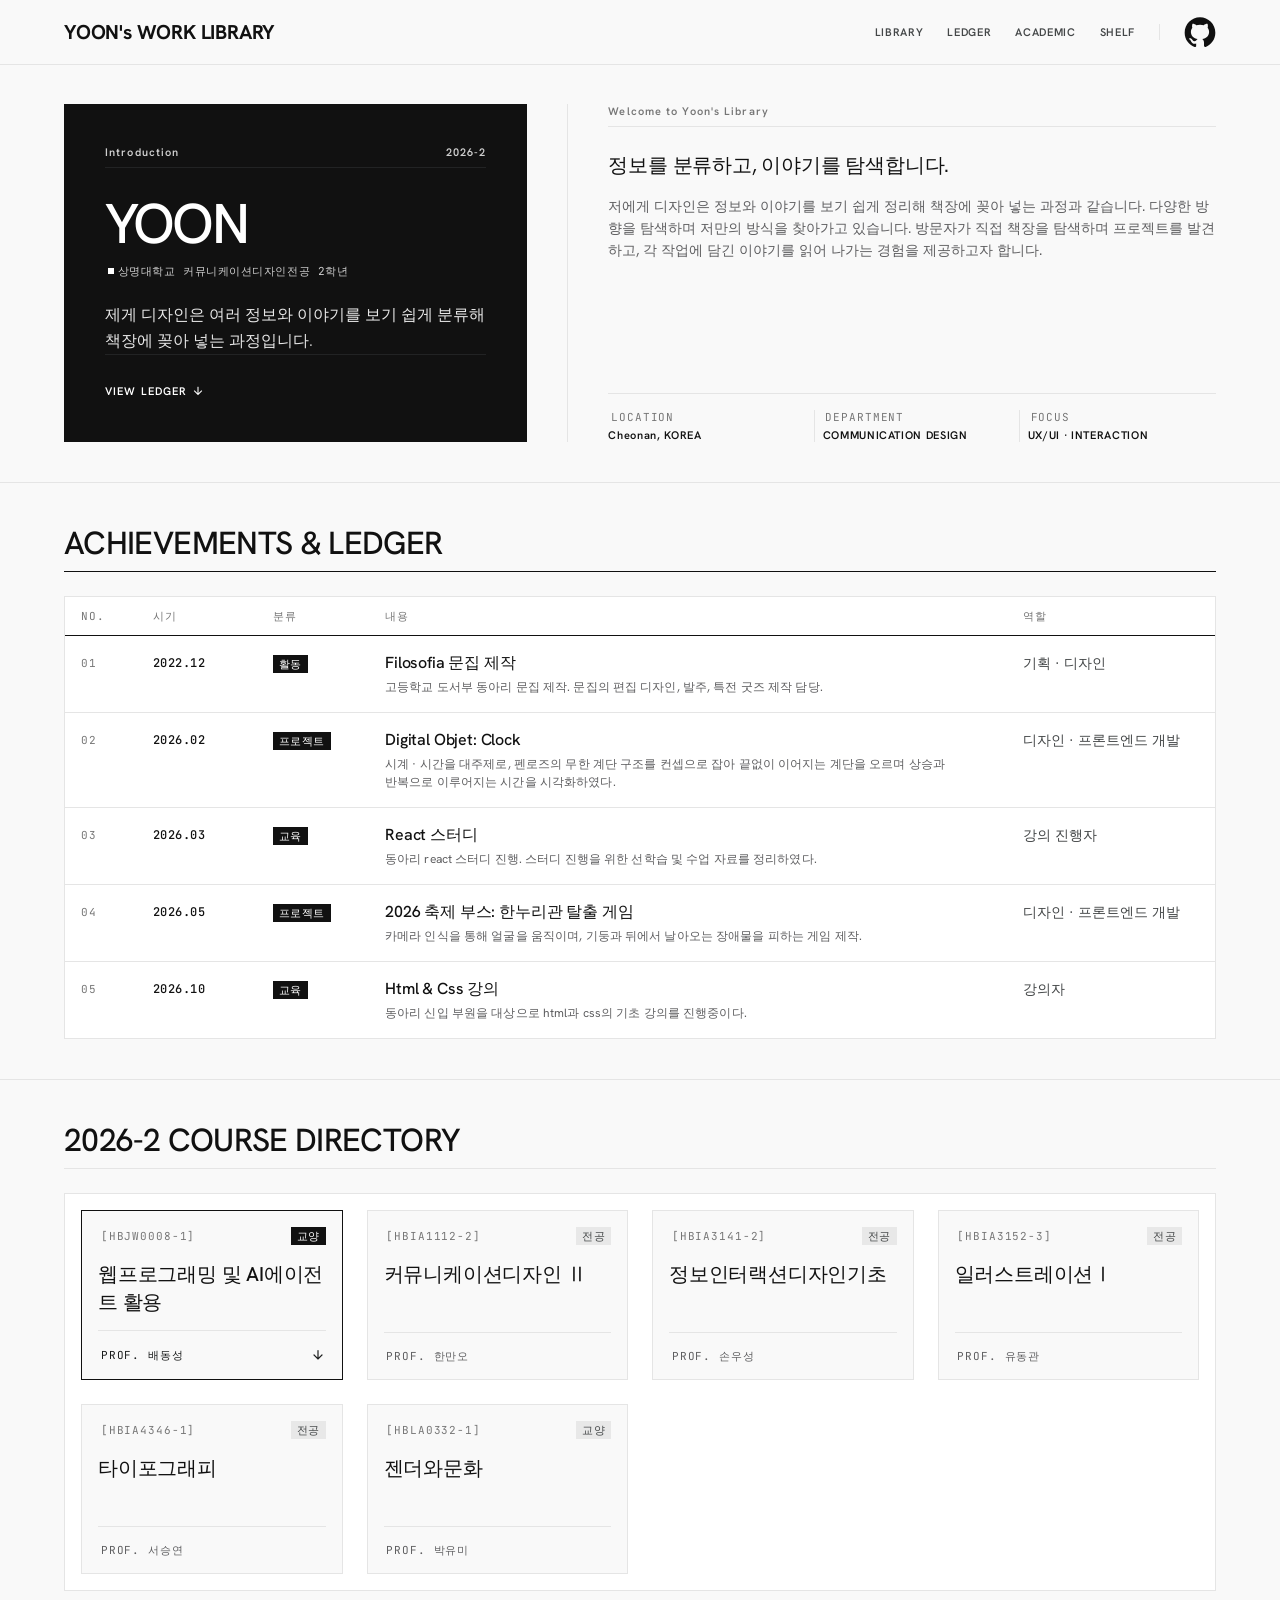
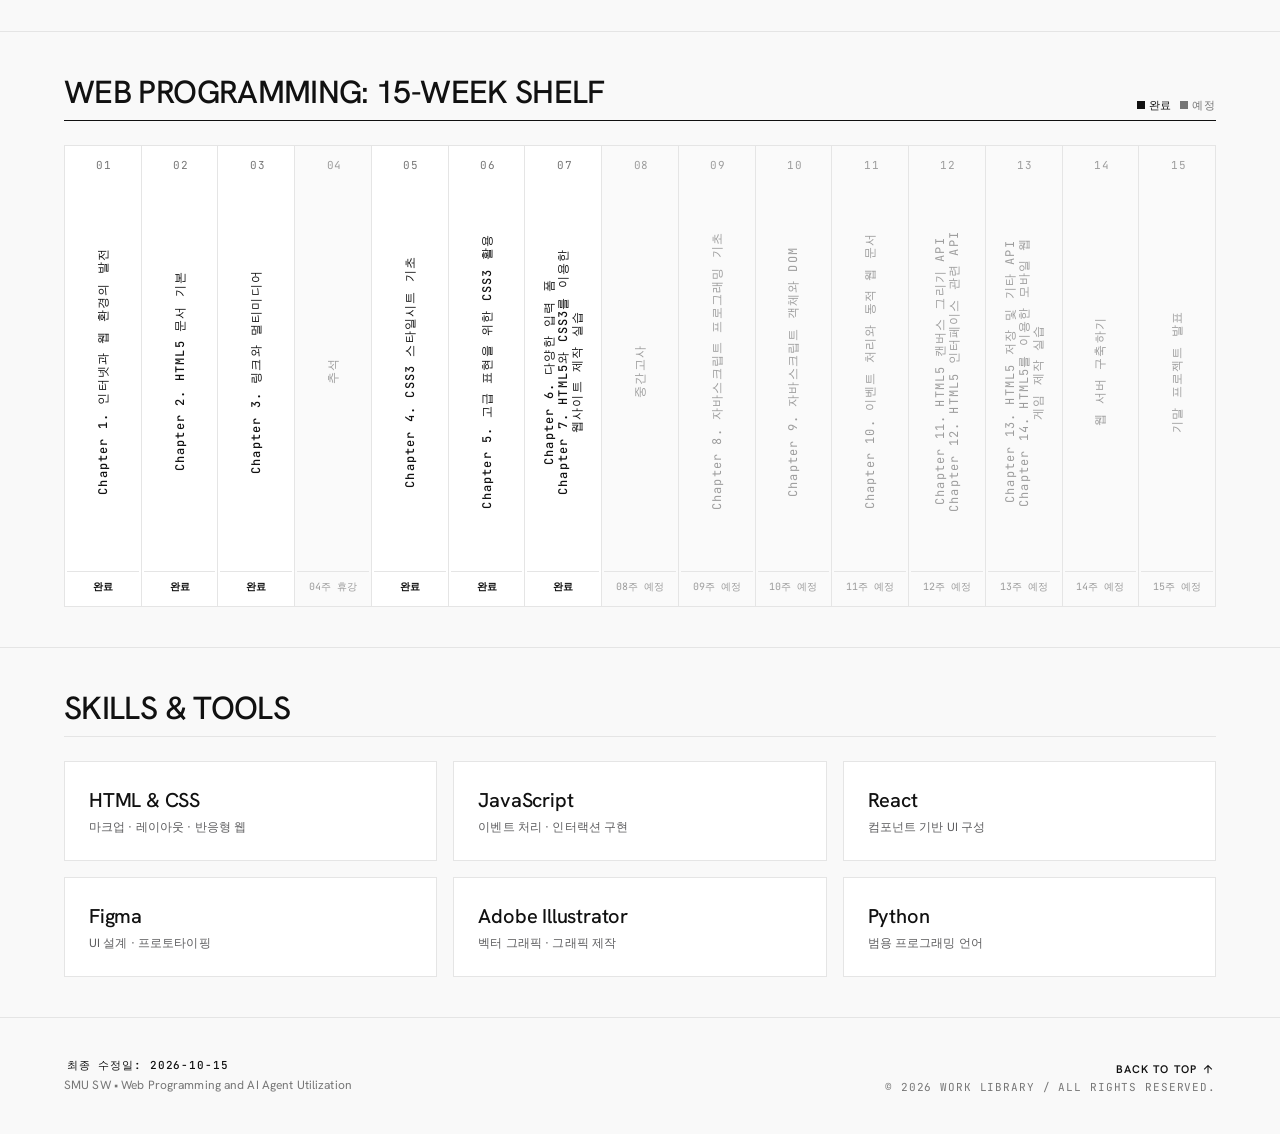
==== commit 31118986: "sillllllllll" ====
--- a/assn/mid/index.html
+++ b/assn/mid/index.html
@@ -539,6 +539,7 @@
       </section>
 
       <!-- [A-01] 추가 요구사항: 기술 스택 (번호는 CSS 자동) -->
+      <!-- [A-01] 추가 요구사항: 기술 스택 (분류명·번호 없이 이름 + 한 줄 설명) -->
       <section id="skills" aria-labelledby="skills-title">
         <div class="container">
           <div class="section-head">
@@ -548,64 +549,28 @@
           </div>
           <ul class="skills">
             <li class="skill">
-              <div class="skill__top">
-                <span class="mono muted skill__no"></span>
-                <span class="mono">분야?</span>
-              </div>
-              <div>
-                <h3 class="h-md">HTML & CSS</h3>
-                <p class="small">
-                  시맨틱 태그 구조화 및 접근성 명세 준수 마크업
-                </p>
-              </div>
+              <h3 class="h-md">HTML &amp; CSS</h3>
+              <p class="small">마크업 · 레이아웃 · 반응형 웹</p>
             </li>
             <li class="skill">
-              <div class="skill__top">
-                <span class="mono muted skill__no"></span>
-                <span class="mono">분야?</span>
-              </div>
-              <div>
-                <h3 class="h-md">JavaScript</h3>
-                <p class="small">
-                  플렉스박스/그리드 레이아웃 및 반응형 타이포그래피
-                </p>
-              </div>
+              <h3 class="h-md">JavaScript</h3>
+              <p class="small">이벤트 처리 · 인터랙션 구현</p>
             </li>
             <li class="skill">
-              <div class="skill__top">
-                <span class="mono muted skill__no"></span>
-                <span class="mono">분야?</span>
-              </div>
-              <div>
-                <h3 class="h-md">React</h3>
-                <p class="small">
-                  DOM 조작, 이벤트 핸들링 및 모듈형 스크립트 작성
-                </p>
-              </div>
+              <h3 class="h-md">React</h3>
+              <p class="small">컴포넌트 기반 UI 구성</p>
             </li>
             <li class="skill">
-              <div class="skill__top">
-                <span class="mono muted skill__no"></span>
-                <span class="mono">분야?</span>
-              </div>
-              <div>
-                <h3 class="h-md">Git &amp; GitHub</h3>
-                <p class="small">
-                  브랜치 전략, 커밋 히스토리 관리 및 Pages 배포
-                </p>
-              </div>
+              <h3 class="h-md">Figma</h3>
+              <p class="small">UI 설계 · 프로토타이핑</p>
             </li>
             <li class="skill">
-              <div class="skill__top">
-                <span class="mono muted skill__no"></span>
-                <span class="mono">분야?</span>
-              </div>
-              <div>
-                <h3 class="h-md">Figma</h3>
-                <p class="small">
-                  와이어프레임 설계, 디자인 시스템 및 토큰 프로토타이핑
-                </p>
-              </div>
+              <h3 class="h-md">Adobe Illustrator</h3>
+              <p class="small">벡터 그래픽 · 그래픽 제작</p>
+            </li>
+            <li class="skill">
+              <h3 class="h-md">Python</h3>
+              <p class="small">범용 프로그래밍 언어</p>
             </li>
           </ul>
         </div>
--- a/assn/mid/style.css
+++ b/assn/mid/style.css
@@ -609,10 +609,9 @@
 }
 
 /* =====================================================
-  [A-01] 스킬
+  [A-01] 스킬 — 이름 + 한 줄 설명 (분류명·번호 없음)
    ===================================================== */
 .skills {
-  counter-reset: skill; /* [SKILL:NN] 자동 번호 */
   display: grid;
   grid-template-columns: 1fr;
   gap: var(--sp-md);
@@ -622,33 +621,14 @@
   @media (min-width: 768px) {
     grid-template-columns: repeat(3, 1fr);
   }
-  @media (min-width: 1024px) {
-    grid-template-columns: repeat(5, 1fr);
-  }
 }
 .skill {
-  counter-increment: skill;
-  display: flex;
-  flex-direction: column;
-  justify-content: flex-start; /* 제목·설명이 모든 카드에서 같은 높이에서 시작 */
-  padding: var(--sp-md);
+  padding: var(--sp-lg);
   background: var(--white);
   border: 1px solid var(--line);
   transition: border-color 0.2s;
   &:hover {
     border-color: var(--ink);
-  }
-  & .skill__no::before {
-    content: counter(skill, decimal-leading-zero);
-  }
-  & .skill__top {
-    display: flex;
-    justify-content: space-between;
-    margin-bottom: var(--sp-md);
-    & span:last-child {
-      font-size: 10px;
-      color: var(--ink);
-    }
   }
   & p {
     margin-top: 4px;
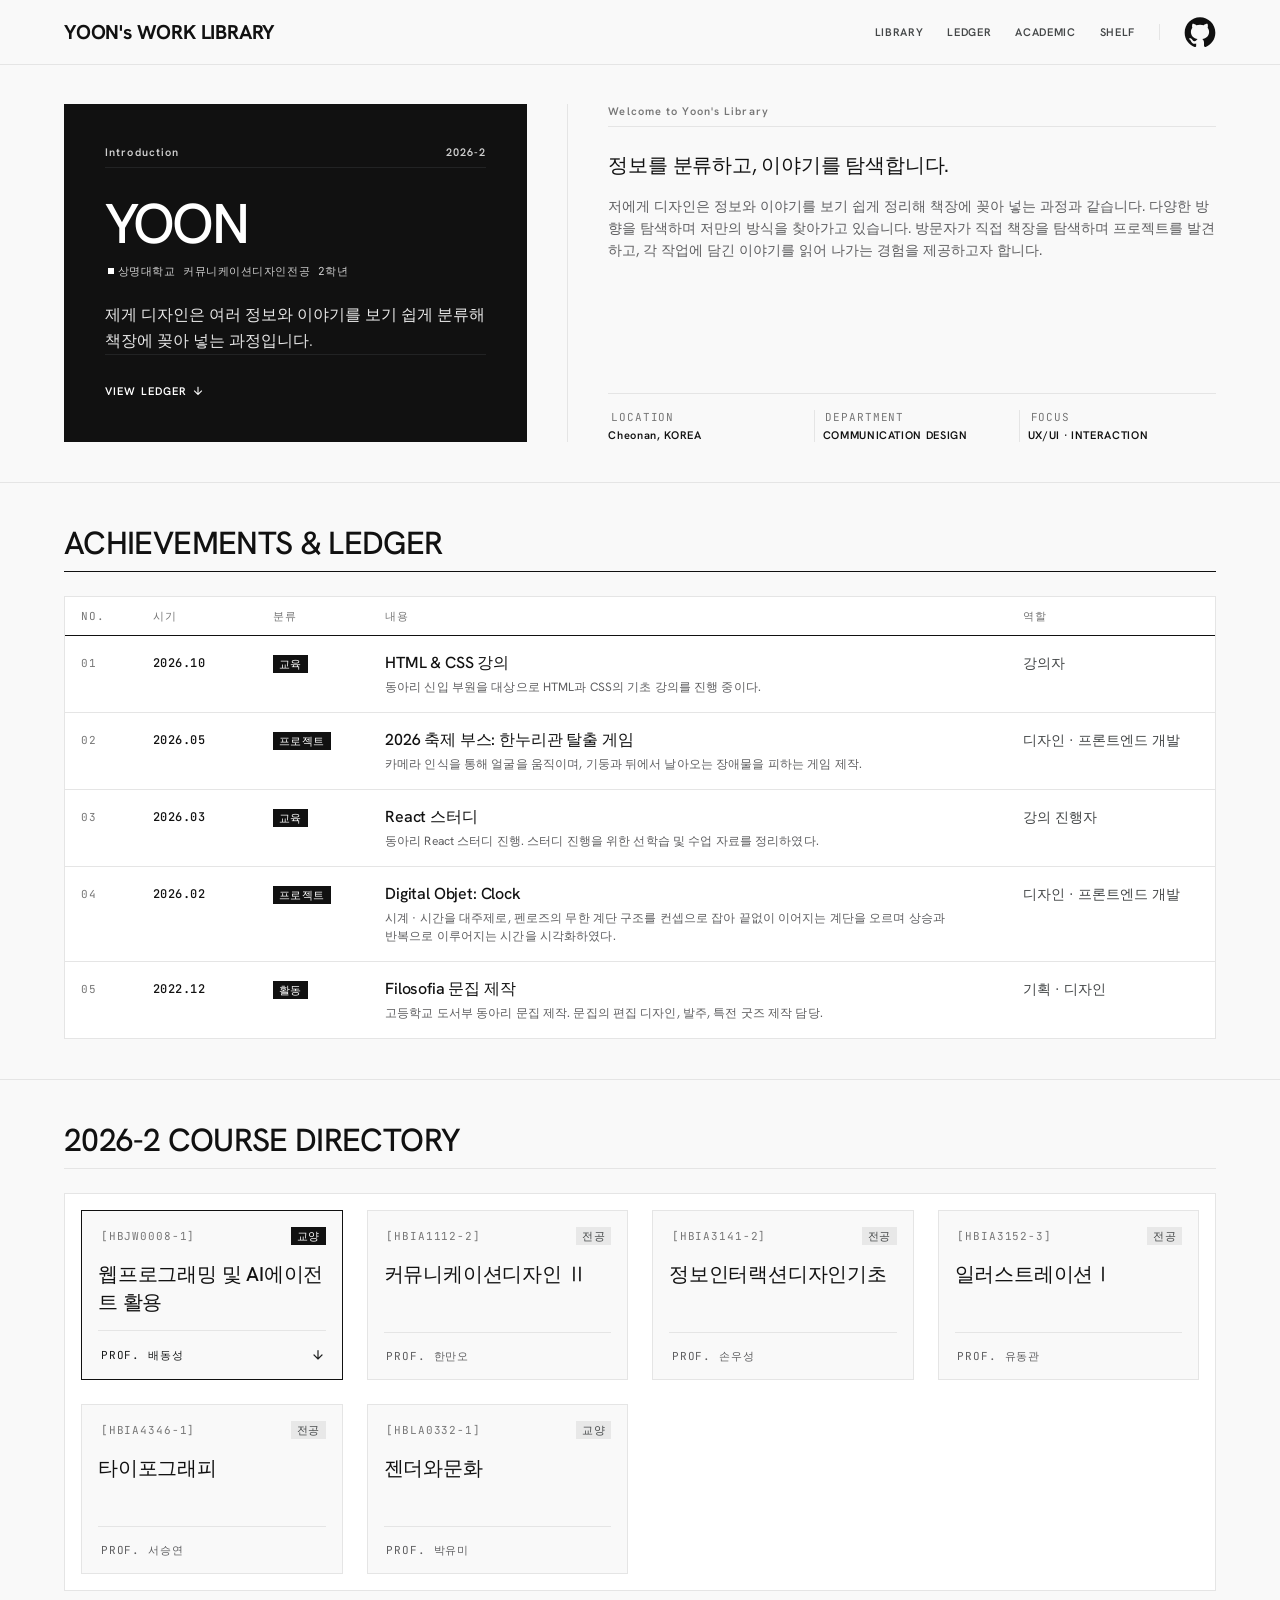
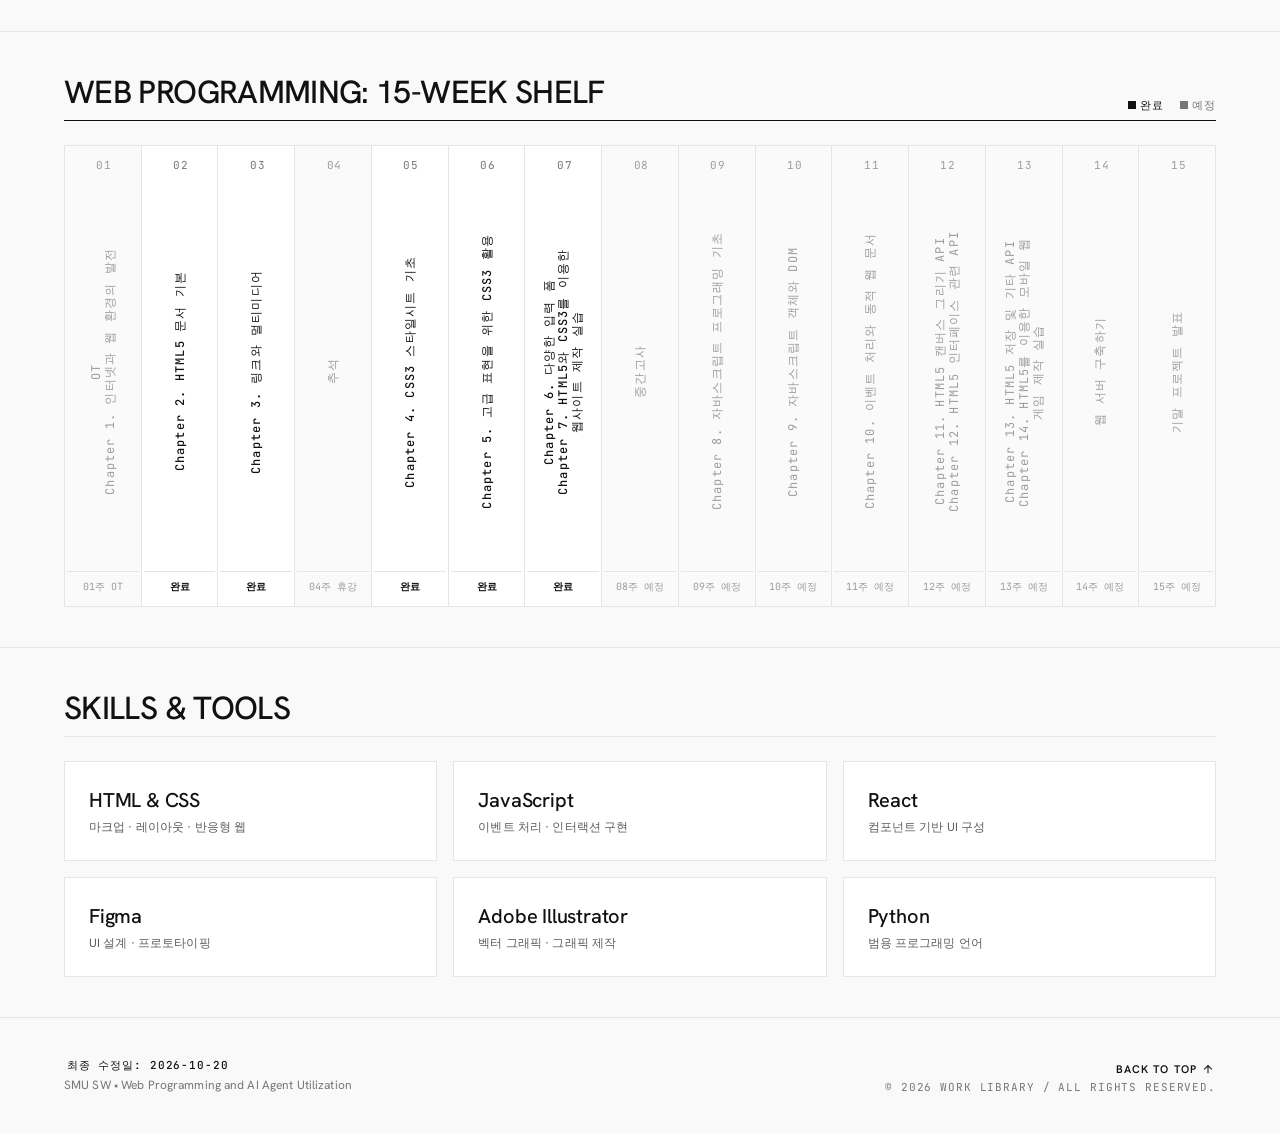
==== commit 3fc70697: "mid" ====
--- a/assn/mid/index.html
+++ b/assn/mid/index.html
@@ -7,6 +7,10 @@
     <meta
       name="description"
       content="YOON의 학업·프로젝트 이력서 아카이브 (웹프로그래밍 및 AI에이전트 활용 중간 과제)"
+    />
+    <link
+      rel="icon"
+      href="data:image/svg+xml,%3Csvg xmlns=%22http://www.w3.org/2000/svg%22 viewBox=%220 0 16 16%22%3E%3Crect width=%2216%22 height=%2216%22 fill=%22%23111%22/%3E%3C/svg%3E"
     />
     <link rel="preconnect" href="https://fonts.googleapis.com" />
     <link rel="preconnect" href="https://fonts.gstatic.com" crossorigin />
@@ -46,7 +50,6 @@
                 height="32"
                 fill="currentColor"
                 aria-hidden="true"
-                focusable="false"
               >
                 <path
                   d="M10.226 17.284c-2.965-.36-5.054-2.493-5.054-5.256 0-1.123.404-2.336 1.078-3.144-.292-.741-.247-2.314.09-2.965.898-.112 2.111.36 2.83 1.01.853-.269 1.752-.404 2.853-.404 1.1 0 1.999.135 2.807.382.696-.629 1.932-1.1 2.83-.988.315.606.36 2.179.067 2.942.72.854 1.101 2 1.101 3.167 0 2.763-2.089 4.852-5.098 5.234.763.494 1.28 1.572 1.28 2.807v2.336c0 .674.561 1.056 1.235.786 4.066-1.55 7.255-5.615 7.255-10.646C23.5 6.188 18.334 1 11.978 1 5.62 1 .5 6.188.5 12.545c0 4.986 3.167 9.12 7.435 10.669.606.225 1.19-.18 1.19-.786V20.63a2.9 2.9 0 0 1-1.078.224c-1.483 0-2.359-.808-2.987-2.313-.247-.607-.517-.966-1.034-1.033-.27-.023-.359-.135-.359-.27 0-.27.45-.471.898-.471.652 0 1.213.404 1.797 1.235.45.651.921.943 1.483.943.561 0 .92-.202 1.437-.719.382-.381.674-.718.944-.943"
@@ -148,52 +151,17 @@
                 <tr>
                   <td class="ledger__no"></td>
                   <td class="ledger__date">
-                    <time datetime="2022-12">2022.12</time>
-                  </td>
-                  <td class="ledger__type"><span class="tag">활동</span></td>
-                  <td>
-                    <p class="ledger__title">Filosofia 문집 제작</p>
-                    <p class="ledger__desc small">
-                      고등학교 도서부 동아리 문집 제작. 문집의 편집 디자인,
-                      발주, 특전 굿즈 제작 담당.
-                    </p>
-                  </td>
-                  <td class="ledger__role">기획 · 디자인</td>
-                </tr>
-
-                <tr>
-                  <td class="ledger__no"></td>
-                  <td class="ledger__date">
-                    <time datetime="2026-03">2026.02</time>
-                  </td>
-                  <td class="ledger__type">
-                    <span class="tag">프로젝트</span>
-                  </td>
-                  <td>
-                    <p class="ledger__title">Digital Objet: Clock</p>
-                    <p class="ledger__desc small">
-                      시계 · 시간을 대주제로, 펜로즈의 무한 계단 구조를 컨셉으로
-                      잡아 끝없이 이어지는 계단을 오르며 상승과 반복으로
-                      이루어지는 시간을 시각화하였다.
-                    </p>
-                  </td>
-                  <td class="ledger__role">디자인 · 프론트엔드 개발</td>
-                </tr>
-
-                <tr>
-                  <td class="ledger__no"></td>
-                  <td class="ledger__date">
-                    <time datetime="2026-03">2026.03</time>
+                    <time datetime="2026-10">2026.10</time>
                   </td>
                   <td class="ledger__type"><span class="tag">교육</span></td>
                   <td>
-                    <p class="ledger__title">React 스터디</p>
+                    <p class="ledger__title">HTML &amp; CSS 강의</p>
                     <p class="ledger__desc small">
-                      동아리 react 스터디 진행. 스터디 진행을 위한 선학습 및
-                      수업 자료를 정리하였다.
+                      동아리 신입 부원을 대상으로 HTML과 CSS의 기초 강의를 진행
+                      중이다.
                     </p>
                   </td>
-                  <td class="ledger__role">강의 진행자</td>
+                  <td class="ledger__role">강의자</td>
                 </tr>
 
                 <tr>
@@ -219,17 +187,52 @@
                 <tr>
                   <td class="ledger__no"></td>
                   <td class="ledger__date">
-                    <time datetime="2026-10">2026.10</time>
+                    <time datetime="2026-03">2026.03</time>
                   </td>
                   <td class="ledger__type"><span class="tag">교육</span></td>
                   <td>
-                    <p class="ledger__title">Html &amp; Css 강의</p>
+                    <p class="ledger__title">React 스터디</p>
                     <p class="ledger__desc small">
-                      동아리 신입 부원을 대상으로 html과 css의 기초 강의를
-                      진행중이다.
+                      동아리 React 스터디 진행. 스터디 진행을 위한 선학습 및
+                      수업 자료를 정리하였다.
                     </p>
                   </td>
-                  <td class="ledger__role">강의자</td>
+                  <td class="ledger__role">강의 진행자</td>
+                </tr>
+
+                <tr>
+                  <td class="ledger__no"></td>
+                  <td class="ledger__date">
+                    <time datetime="2026-02">2026.02</time>
+                  </td>
+                  <td class="ledger__type">
+                    <span class="tag">프로젝트</span>
+                  </td>
+                  <td>
+                    <p class="ledger__title">Digital Objet: Clock</p>
+                    <p class="ledger__desc small">
+                      시계 · 시간을 대주제로, 펜로즈의 무한 계단 구조를 컨셉으로
+                      잡아 끝없이 이어지는 계단을 오르며 상승과 반복으로
+                      이루어지는 시간을 시각화하였다.
+                    </p>
+                  </td>
+                  <td class="ledger__role">디자인 · 프론트엔드 개발</td>
+                </tr>
+
+                <tr>
+                  <td class="ledger__no"></td>
+                  <td class="ledger__date">
+                    <time datetime="2022-12">2022.12</time>
+                  </td>
+                  <td class="ledger__type"><span class="tag">활동</span></td>
+                  <td>
+                    <p class="ledger__title">Filosofia 문집 제작</p>
+                    <p class="ledger__desc small">
+                      고등학교 도서부 동아리 문집 제작. 문집의 편집 디자인,
+                      발주, 특전 굿즈 제작 담당.
+                    </p>
+                  </td>
+                  <td class="ledger__role">기획 · 디자인</td>
                 </tr>
               </tbody>
             </table>
@@ -337,8 +340,9 @@
       </section>
 
       <!-- [F-05] 웹프로그래밍 15주 책장 — 정확히 15개의 li, 1주 → 15주 순서, 모든 주차가 같은 모양
-        · 상태는 href 유무로 자동 결정: href 있음 = 완료(진한 색·클릭·펼쳐짐) / 없음 = 예정(흐린 색·클릭 불가)
-        · 번호(01~15), 예정의 "NN주", 펼침 화면 문구는 CSS 가 자동 생성
+        · 상태는 href 유무로 자동 결정: href 있음 = 완료(진한 색·클릭·펼쳐짐) / 없음 = 흐린 색·클릭 불가
+        · 번호(01~15), href 없는 주차의 "NN주", 펼침 화면 문구는 CSS 가 자동 생성
+        · 링크는 index.html 기준 상대 경로 (배포 경로가 바뀌어도 w 폴더만 함께 있으면 동작)
         · 주차를 마치면 해당 li 에서 두 곳만 수정: ① a.spine 에 href="…" 추가 ② 상태 글자 "예정" → "완료" -->
       <section class="section" id="web-programming" aria-labelledby="web-title">
         <div class="container">
@@ -363,10 +367,24 @@
           <div class="shelf">
             <ol class="shelf__grid" aria-label="웹프로그래밍 1~15주차 실습">
               <li>
-                <a class="spine" href="./index.html">
-                  <span class="spine__no mono"></span>
-                  <span class="spine__title"
-                    ><span>Chapter 1. 인터넷과 웹 환경의 발전</span></span
+                <a class="spine">
+                  <span class="spine__no mono"></span>
+                  <span class="spine__title"
+                    ><span
+                      >OT <br />
+                      Chapter 1. 인터넷과 웹 환경의 발전</span
+                    ></span
+                  >
+                  <span class="spine__status"
+                    ><span class="spine__state">OT</span></span
+                  >
+                </a>
+              </li>
+              <li>
+                <a class="spine" href="w/doc02.html">
+                  <span class="spine__no mono"></span>
+                  <span class="spine__title"
+                    ><span>Chapter 2. HTML5 문서 기본</span></span
                   >
                   <span class="spine__status"
                     ><span class="spine__state">완료</span></span
@@ -374,25 +392,14 @@
                 </a>
               </li>
               <li>
-                <a class="spine" href="/w/doc02.html">
-                  <span class="spine__no mono"></span>
-                  <span class="spine__title"
-                    ><span>Chapter 2. HTML5 문서 기본</span>
-                  </span>
-                  <span class="spine__status"
-                    ><span class="spine__state">완료</span>
-                  </span>
-                </a>
-              </li>
-              <li>
-                <a class="spine" href="/w/doc03.html">
+                <a class="spine" href="w/doc03.html">
                   <span class="spine__no mono"></span>
                   <span class="spine__title"
                     ><span>Chapter 3. 링크와 멀티미디어</span></span
                   >
                   <span class="spine__status"
-                    ><span class="spine__state">완료</span>
-                  </span>
+                    ><span class="spine__state">완료</span></span
+                  >
                 </a>
               </li>
               <li>
@@ -400,35 +407,34 @@
                   <span class="spine__no mono"></span>
                   <span class="spine__title"><span>추석</span></span>
                   <span class="spine__status"
-                    ><span class="spine__state">휴강</span>
-                  </span>
-                </a>
-              </li>
-
-              <li>
-                <a class="spine" href="/w/doc05.html">
-                  <span class="spine__no mono"></span>
-                  <span class="spine__title"
-                    ><span>Chapter 4. CSS3 스타일시트 기초 </span></span
-                  >
-                  <span class="spine__status"
-                    ><span class="spine__state">완료</span>
-                  </span>
-                </a>
-              </li>
-              <li>
-                <a class="spine" href="/w/doc06.html">
+                    ><span class="spine__state">휴강</span></span
+                  >
+                </a>
+              </li>
+              <li>
+                <a class="spine" href="w/doc05.html">
+                  <span class="spine__no mono"></span>
+                  <span class="spine__title"
+                    ><span>Chapter 4. CSS3 스타일시트 기초</span></span
+                  >
+                  <span class="spine__status"
+                    ><span class="spine__state">완료</span></span
+                  >
+                </a>
+              </li>
+              <li>
+                <a class="spine" href="w/doc06.html">
                   <span class="spine__no mono"></span>
                   <span class="spine__title"
                     ><span>Chapter 5. 고급 표현을 위한 CSS3 활용</span></span
                   >
                   <span class="spine__status"
-                    ><span class="spine__state">완료</span>
-                  </span>
-                </a>
-              </li>
-              <li>
-                <a class="spine" href="/w/doc07.html">
+                    ><span class="spine__state">완료</span></span
+                  >
+                </a>
+              </li>
+              <li>
+                <a class="spine" href="w/doc07.html">
                   <span class="spine__no mono"></span>
                   <span class="spine__title"
                     ><span
@@ -437,8 +443,8 @@
                     ></span
                   >
                   <span class="spine__status"
-                    ><span class="spine__state">완료</span>
-                  </span>
+                    ><span class="spine__state">완료</span></span
+                  >
                 </a>
               </li>
               <li>
@@ -446,8 +452,8 @@
                   <span class="spine__no mono"></span>
                   <span class="spine__title"><span>중간고사</span></span>
                   <span class="spine__status"
-                    ><span class="spine__state">예정</span>
-                  </span>
+                    ><span class="spine__state">예정</span></span
+                  >
                 </a>
               </li>
               <li>
@@ -457,8 +463,8 @@
                     ><span>Chapter 8. 자바스크립트 프로그래밍 기초</span></span
                   >
                   <span class="spine__status"
-                    ><span class="spine__state">예정</span>
-                  </span>
+                    ><span class="spine__state">예정</span></span
+                  >
                 </a>
               </li>
               <li>
@@ -468,8 +474,8 @@
                     ><span>Chapter 9. 자바스크립트 객체와 DOM</span></span
                   >
                   <span class="spine__status"
-                    ><span class="spine__state">예정</span>
-                  </span>
+                    ><span class="spine__state">예정</span></span
+                  >
                 </a>
               </li>
               <li>
@@ -479,8 +485,8 @@
                     ><span>Chapter 10. 이벤트 처리와 동적 웹 문서</span></span
                   >
                   <span class="spine__status"
-                    ><span class="spine__state">예정</span>
-                  </span>
+                    ><span class="spine__state">예정</span></span
+                  >
                 </a>
               </li>
               <li>
@@ -493,8 +499,8 @@
                     ></span
                   >
                   <span class="spine__status"
-                    ><span class="spine__state">예정</span>
-                  </span>
+                    ><span class="spine__state">예정</span></span
+                  >
                 </a>
               </li>
               <li>
@@ -507,8 +513,8 @@
                     ></span
                   >
                   <span class="spine__status"
-                    ><span class="spine__state">예정</span>
-                  </span>
+                    ><span class="spine__state">예정</span></span
+                  >
                 </a>
               </li>
               <li>
@@ -518,8 +524,8 @@
                     ><span>웹 서버 구축하기</span></span
                   >
                   <span class="spine__status"
-                    ><span class="spine__state">예정</span>
-                  </span>
+                    ><span class="spine__state">예정</span></span
+                  >
                 </a>
               </li>
               <li>
@@ -529,8 +535,8 @@
                     ><span>기말 프로젝트 발표</span></span
                   >
                   <span class="spine__status"
-                    ><span class="spine__state">예정</span>
-                  </span>
+                    ><span class="spine__state">예정</span></span
+                  >
                 </a>
               </li>
             </ol>
@@ -538,7 +544,6 @@
         </div>
       </section>
 
-      <!-- [A-01] 추가 요구사항: 기술 스택 (번호는 CSS 자동) -->
       <!-- [A-01] 추가 요구사항: 기술 스택 (분류명·번호 없이 이름 + 한 줄 설명) -->
       <section id="skills" aria-labelledby="skills-title">
         <div class="container">
@@ -577,12 +582,12 @@
       </section>
     </main>
 
-    <!-- [F-06] 최종 수정일: 마지막 커밋 날짜와 같아야 함 -->
+    <!-- [F-06] 최종 수정일: 마지막 커밋 날짜와 같아야 함 (커밋 날짜가 바뀌면 이 값도 수정) -->
     <footer class="site-footer" id="colophon">
       <div class="container site-footer__inner">
         <div class="site-footer__col">
           <p class="date mono">
-            최종 수정일: <time datetime="2026-10-15">2026-10-15</time>
+            최종 수정일: <time datetime="2026-10-20">2026-10-20</time>
           </p>
           <p class="small muted">
             SMU SW • Web Programming and AI Agent Utilization
--- a/assn/mid/style.css
+++ b/assn/mid/style.css
@@ -1,3 +1,7 @@
+/* =====================================================
+  YOON's WORK LIBRARY — style.css
+  · CSS Nesting 사용 / 모든 표현은 이 파일에서만 정의 (HTML 에 인라인 style 없음)
+===================================================== */
 :root {
   /* color */
   --line: #e5e5e5;
@@ -113,7 +117,7 @@
 
 /* =====================================================
   Helpers
-   ===================================================== */
+===================================================== */
 .sr-only {
   position: absolute;
   width: 1px;
@@ -172,9 +176,7 @@
   margin-bottom: var(--sp-lg);
   padding-bottom: var(--sp-sm);
   border-bottom: 1px solid var(--line);
-  & .mono {
-    display: block;
-  }
+
   &.section-head--strong {
     border-bottom-color: var(--ink);
   }
@@ -187,7 +189,7 @@
 
 /* =====================================================
   Header (페이지 상단: 고정 바 + 소개 카드)
-   ===================================================== */
+===================================================== */
 .page-header {
   padding-top: var(--bar-h); /* 고정 바 높이만큼 소개 카드를 내림 */
   background: var(--bg);
@@ -264,7 +266,7 @@
 
 /* =====================================================
   Intro
-   ===================================================== */
+===================================================== */
 .intro {
   display: grid;
   gap: var(--sp-xl);
@@ -412,7 +414,7 @@
   [F-03] 실적 대장 (table)
     · 책장과 같은 흰 바탕 + 가는 선, 머리행 아래 검은 굵은 선
     · 좁은 화면에서는 표 자체가 가로 스크롤 (페이지는 스크롤 X)
-   ===================================================== */
+===================================================== */
 .ledger {
   background: var(--white);
   border: 1px solid var(--line);
@@ -505,7 +507,7 @@
 
 /* =====================================================
   [F-04] 강의
-   ===================================================== */
+===================================================== */
 .courses {
   display: grid;
   grid-template-columns: 1fr;
@@ -610,7 +612,7 @@
 
 /* =====================================================
   [A-01] 스킬 — 이름 + 한 줄 설명 (분류명·번호 없음)
-   ===================================================== */
+===================================================== */
 .skills {
   display: grid;
   grid-template-columns: 1fr;
@@ -640,13 +642,13 @@
   [F-05] 15주 책장
     · 15칸 책장, 세로 책등, 호버 시 옆으로 펼쳐지는 안내 패널
     · 모든 주차는 같은 마크업(li > a.spine). 상태는 a 의 href 유무로 자동 결정
-        a[href]   : 완료 → --on: 1 (진한 글자, 클릭, 펼쳐짐)
-        a(href 없음) : 예정 → --on: 0 (흐린 글자, 클릭·호버 반응 없음)
+        a[href]      : 완료 → --on: 1 (진한 글자, 클릭, 펼쳐짐)
+        a(href 없음) : 예정/휴강/OT → --on: 0 (흐린 글자, 클릭·호버 반응 없음)
     · 아래 항목은 CSS 가 자동 생성 (HTML 에는 쓰지 않음)
-        책등 번호 01~15 · 예정 주차의 "NN주" · 펼침 패널의 큰 번호, "WEEK NN", "과제 페이지 보기 →"
+        책등 번호 01~15 · href 없는 주차의 "NN주" · 펼침 패널의 큰 번호, "WEEK NN", "과제 페이지 보기 →"
     · 칸 수를 바꾸려면 --slots 만 수정 (과제 요구는 15주)
     · 주차를 마치는 방법은 index.html 의 [F-05] 주석 참고
-   ===================================================== */
+===================================================== */
 
 /* 제목 옆에 범례가 다 들어가지 않으면 범례가 통째로 제목 아래로 내려감 */
 #web-programming .section-head {
@@ -708,7 +710,7 @@
     overflow: hidden;
     counter-increment: week;
     transition: flex-grow 0.42s cubic-bezier(0.2, 0.7, 0.2, 1);
-    pointer-events: none; /* 링크 없는 예정 칸은 호버에 반응하지 않음 (아래 a[href] 만 반응) */
+    pointer-events: none; /* 링크 없는 칸은 호버에 반응하지 않음 (아래 a[href] 만 반응) */
 
     & + li {
       border-left: 1px solid var(--line);
@@ -722,7 +724,7 @@
 
 /* ----- 책등 (a.spine) : 상태는 href 유무로 결정 ----- */
 .spine {
-  --on: 0; /* 1 = 완료(href 있음), 0 = 예정 */
+  --on: 0; /* 1 = 완료(href 있음), 0 = 링크 없음 */
   --off: calc(1 - var(--on));
   --tone: var(--ink-muted);
 
@@ -749,7 +751,7 @@
     outline-offset: -2px;
   }
 
-  /* 예정 주차는 전체가 살짝 흐려짐 */
+  /* 링크 없는 주차는 전체가 살짝 흐려짐 */
   & :is(.spine__no, .spine__title span, .spine__state) {
     opacity: calc(1 - var(--off) * 0.3);
   }
@@ -781,7 +783,7 @@
         500 12px/14px var(--font-mono),
         var(--font-sans);
       letter-spacing: 0.1em;
-      font-weight: calc(400 + var(--on) * 100); /* 예정 400 → 완료 500 */
+      font-weight: calc(400 + var(--on) * 100); /* 링크 없음 400 → 완료 500 */
     }
   }
   & .spine__status {
@@ -791,19 +793,13 @@
   & .spine__state {
     display: block;
     font: 400 10px/14px var(--font-mono);
-    font-weight: calc(400 + var(--on) * 300); /* 예정 400 → 완료 700 */
+    font-weight: calc(400 + var(--on) * 300); /* 링크 없음 400 → 완료 700 */
     white-space: nowrap;
     color: var(--tone);
   }
-  & .spine__tag {
-    display: block;
-    margin-top: 2px;
-    font: 400 9px/12px var(--font-mono);
-    color: var(--ink-muted);
-  }
-}
-
-/* 예정 주차: "예정" 앞에 "NN주 " 자동 */
+}
+
+/* 링크 없는 주차: 상태 글자 앞에 "NN주 " 자동 */
 .spine:not([href]) .spine__state::before {
   content: counter(week, decimal-leading-zero) '주 ';
 }
@@ -919,7 +915,7 @@
 
 /* =====================================================
   [F-06] Footer
-   ===================================================== */
+===================================================== */
 .site-footer {
   border-top: 1px solid var(--line);
   background: var(--bg);
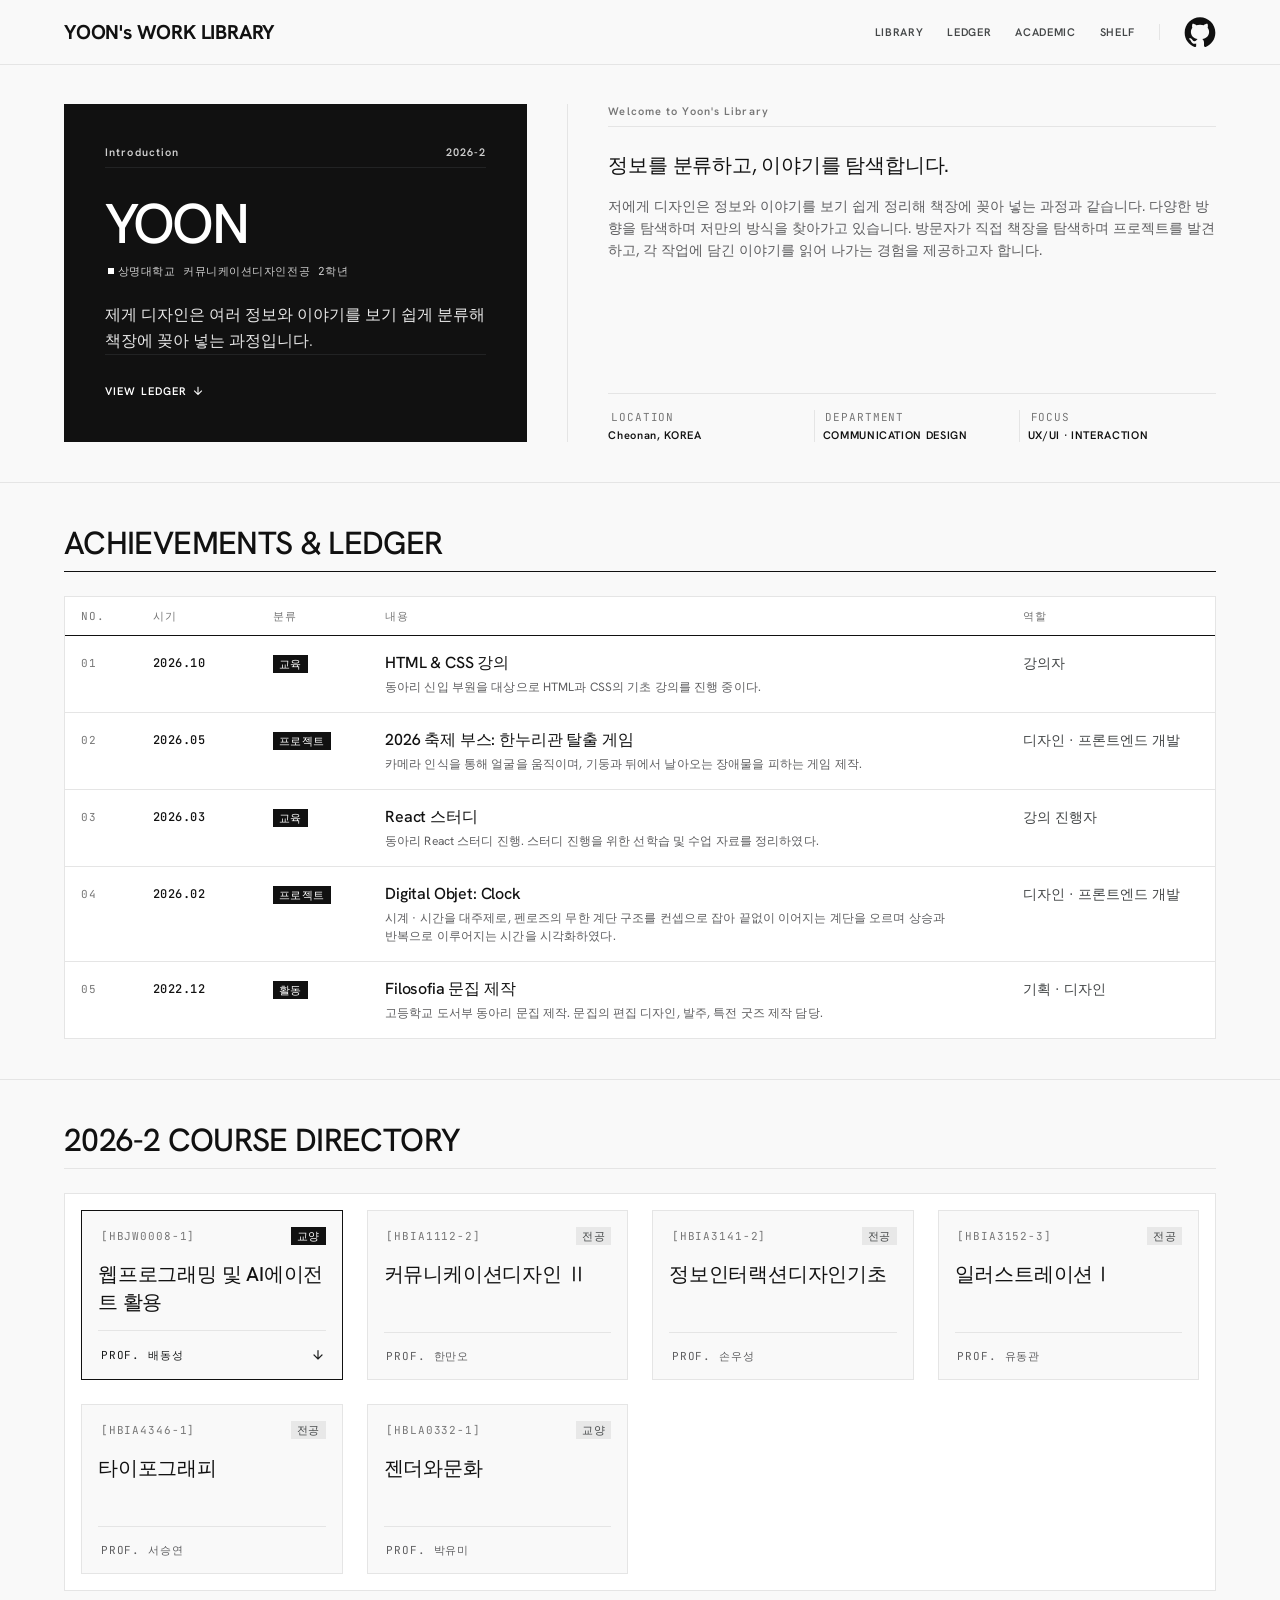
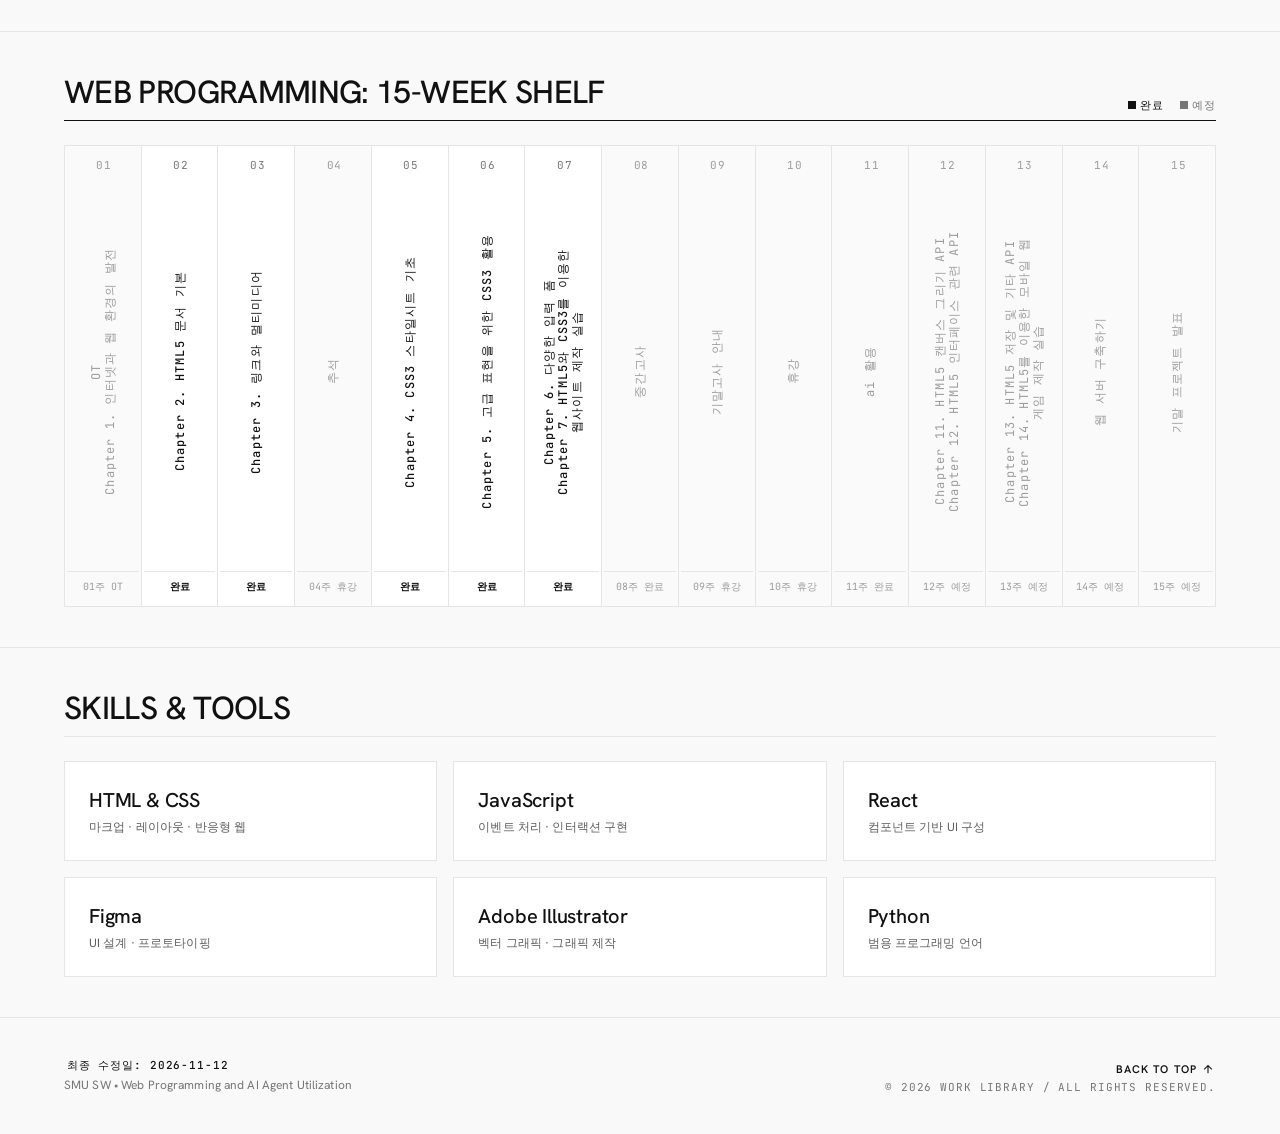
==== commit 787cb123: "11주차" ====
--- a/assn/mid/index.html
+++ b/assn/mid/index.html
@@ -10,7 +10,7 @@
     />
     <link
       rel="icon"
-      href="data:image/svg+xml,%3Csvg xmlns=%22http://www.w3.org/2000/svg%22 viewBox=%220 0 16 16%22%3E%3Crect width=%2216%22 height=%2216%22 fill=%22%23111%22/%3E%3C/svg%3E"
+      href="data:image/svg+xml,%3Csvg%20xmlns=%22http://www.w3.org/2000/svg%22%20viewBox=%220%200%2016%2016%22%3E%3Crect%20width=%2216%22%20height=%2216%22%20fill=%22%23111%22/%3E%3C/svg%3E"
     />
     <link rel="preconnect" href="https://fonts.googleapis.com" />
     <link rel="preconnect" href="https://fonts.gstatic.com" crossorigin />
@@ -46,9 +46,6 @@
               <svg
                 xmlns="http://www.w3.org/2000/svg"
                 viewBox="0 0 24 24"
-                width="32"
-                height="32"
-                fill="currentColor"
                 aria-hidden="true"
               >
                 <path
@@ -452,40 +449,43 @@
                   <span class="spine__no mono"></span>
                   <span class="spine__title"><span>중간고사</span></span>
                   <span class="spine__status"
-                    ><span class="spine__state">예정</span></span
-                  >
-                </a>
-              </li>
-              <li>
-                <a class="spine">
-                  <span class="spine__no mono"></span>
-                  <span class="spine__title"
-                    ><span>Chapter 8. 자바스크립트 프로그래밍 기초</span></span
-                  >
-                  <span class="spine__status"
-                    ><span class="spine__state">예정</span></span
-                  >
-                </a>
-              </li>
-              <li>
-                <a class="spine">
-                  <span class="spine__no mono"></span>
-                  <span class="spine__title"
-                    ><span>Chapter 9. 자바스크립트 객체와 DOM</span></span
-                  >
-                  <span class="spine__status"
-                    ><span class="spine__state">예정</span></span
-                  >
-                </a>
-              </li>
-              <li>
-                <a class="spine">
-                  <span class="spine__no mono"></span>
-                  <span class="spine__title"
-                    ><span>Chapter 10. 이벤트 처리와 동적 웹 문서</span></span
-                  >
-                  <span class="spine__status"
-                    ><span class="spine__state">예정</span></span
+                    ><span class="spine__state">완료</span></span
+                  >
+                </a>
+              </li>
+              <li>
+                <a class="spine">
+                  <span class="spine__no mono"></span>
+                  <span class="spine__title">
+                    <span>기말고사 안내</span>
+                    <!-- <span>Chapter 8. 자바스크립트 프로그래밍 기초</span> -->
+                  </span>
+                  <span class="spine__status"
+                    ><span class="spine__state">휴강</span></span
+                  >
+                </a>
+              </li>
+              <li>
+                <a class="spine">
+                  <span class="spine__no mono"></span>
+                  <span class="spine__title">
+                    <span>휴강</span>
+                    <!-- <span>Chapter 9. 자바스크립트 객체와 DOM</span> -->
+                  </span>
+                  <span class="spine__status"
+                    ><span class="spine__state">휴강</span></span
+                  >
+                </a>
+              </li>
+              <li>
+                <a class="spine">
+                  <span class="spine__no mono"></span>
+                  <span class="spine__title">
+                    <span>ai 활용</span>
+                    <!-- <span>Chapter 10. 이벤트 처리와 동적 웹 문서</span> -->
+                  </span>
+                  <span class="spine__status"
+                    ><span class="spine__state">완료</span></span
                   >
                 </a>
               </li>
@@ -587,7 +587,7 @@
       <div class="container site-footer__inner">
         <div class="site-footer__col">
           <p class="date mono">
-            최종 수정일: <time datetime="2026-10-20">2026-10-20</time>
+            최종 수정일: <time datetime="2026-11-12">2026-11-12</time>
           </p>
           <p class="small muted">
             SMU SW • Web Programming and AI Agent Utilization
--- a/assn/mid/style.css
+++ b/assn/mid/style.css
@@ -176,7 +176,6 @@
   margin-bottom: var(--sp-lg);
   padding-bottom: var(--sp-sm);
   border-bottom: 1px solid var(--line);
-
   &.section-head--strong {
     border-bottom-color: var(--ink);
   }
@@ -260,6 +259,11 @@
     &:focus-visible {
       outline: 2px solid var(--ink);
       outline-offset: 2px;
+    }
+    & svg {
+      width: 32px;
+      height: 32px;
+      fill: currentColor;
     }
   }
 }
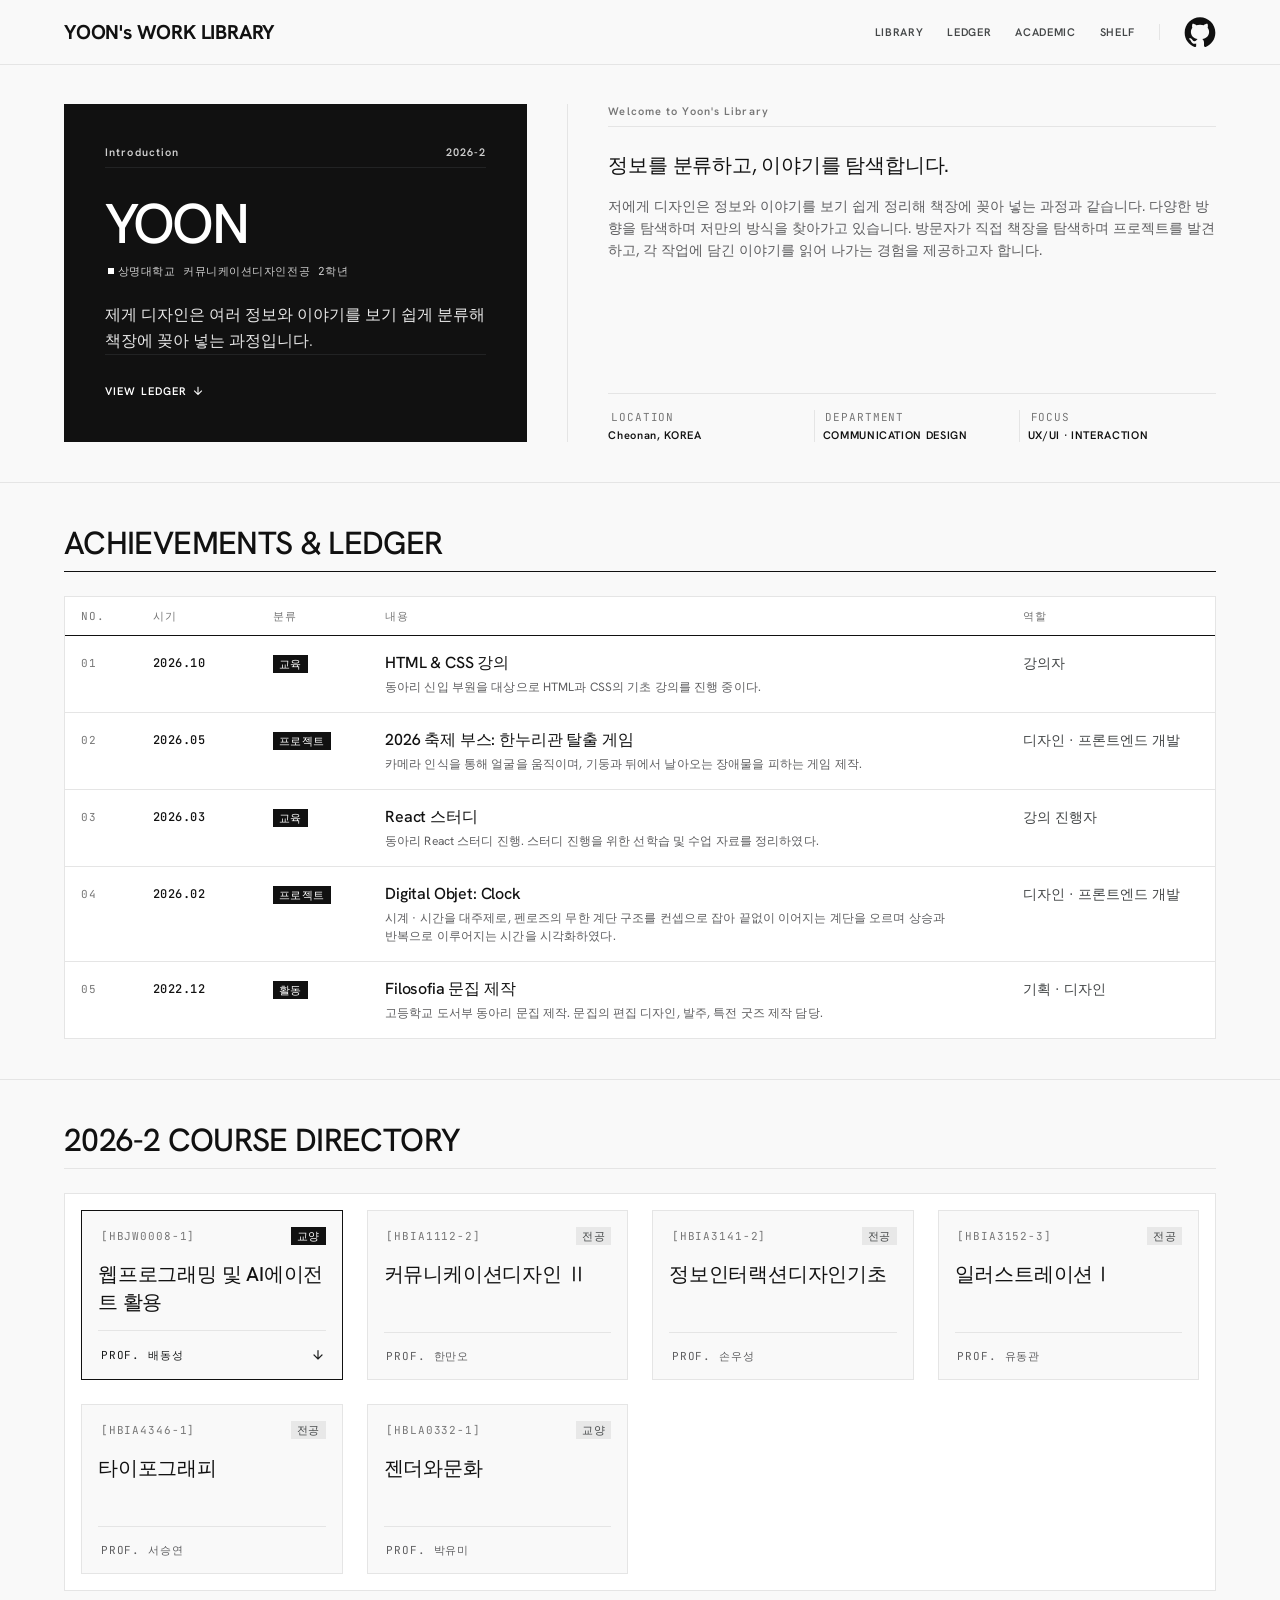
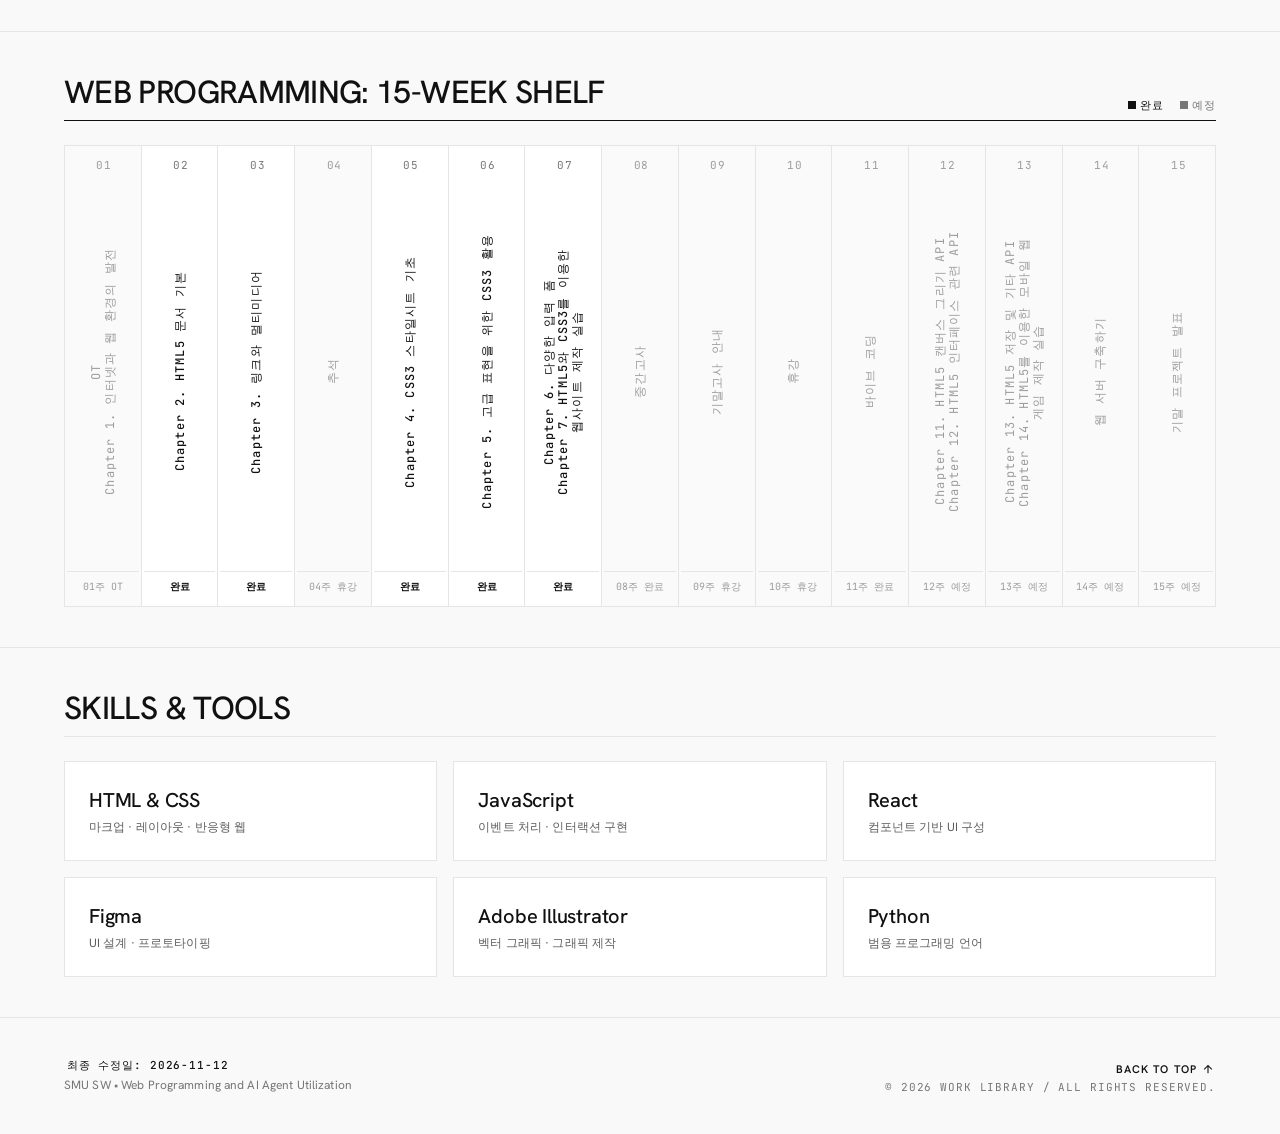
==== commit d5d223a9: "ㅡ" ====
--- a/assn/mid/index.html
+++ b/assn/mid/index.html
@@ -481,7 +481,7 @@
                 <a class="spine">
                   <span class="spine__no mono"></span>
                   <span class="spine__title">
-                    <span>ai 활용</span>
+                    <span>바이브 코딩</span>
                     <!-- <span>Chapter 10. 이벤트 처리와 동적 웹 문서</span> -->
                   </span>
                   <span class="spine__status"
